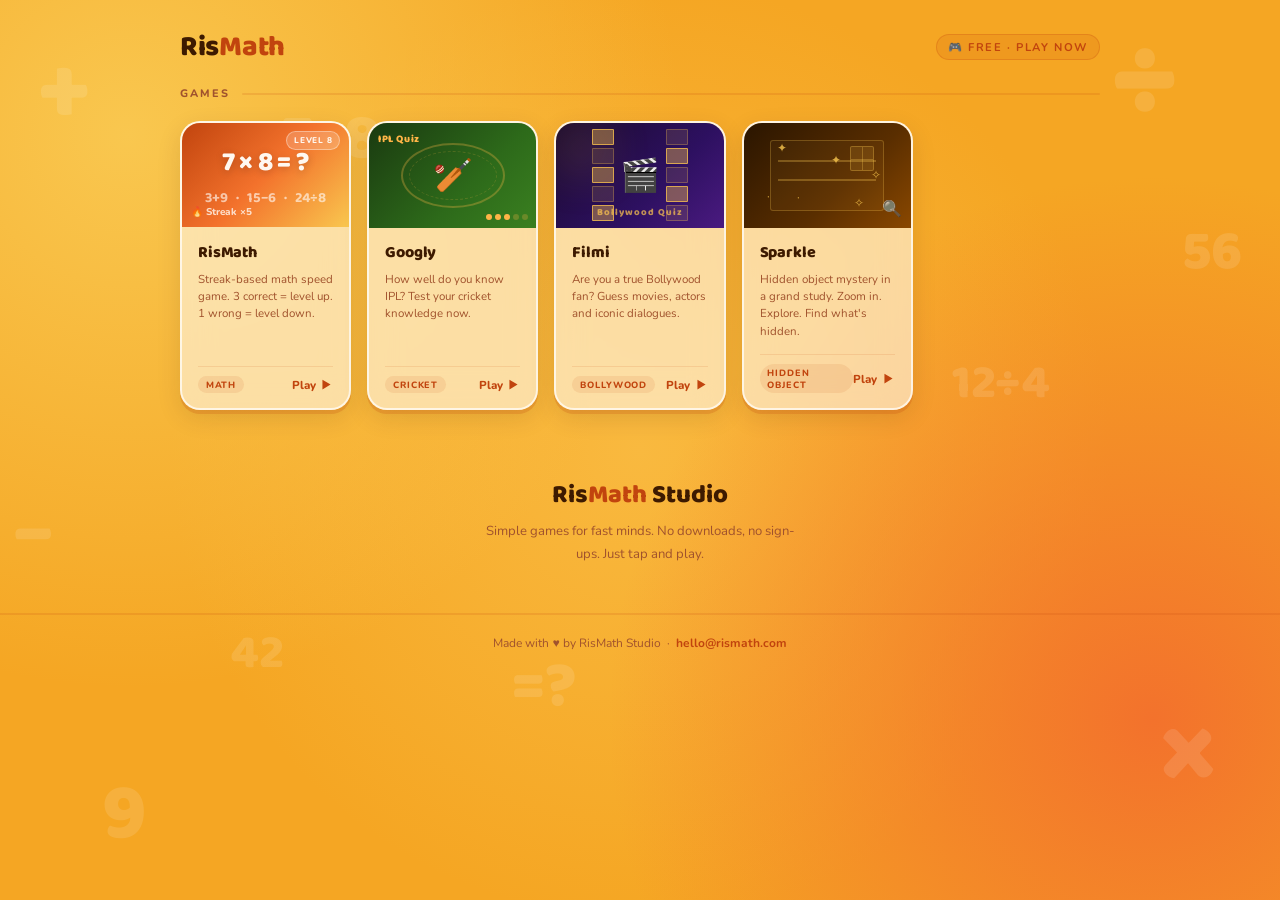
==== index.html @ d3d06d18 "rismatch added" ====
<!DOCTYPE html>
<html lang="en">
<head>
<meta charset="UTF-8">
<meta name="viewport" content="width=device-width, initial-scale=1.0">
<title>RisMath — Tap. Play. Repeat.</title>
<meta name="description" content="Simple, addictive games you can play in 60 seconds. Built for fast minds.">
<link rel="preconnect" href="https://fonts.googleapis.com">
<link href="https://fonts.googleapis.com/css2?family=Baloo+2:wght@700;800&family=Nunito:wght@400;600;700;800&display=swap" rel="stylesheet">
<style>
:root{
  --orange:#F5A623;
  --orange2:#F3722C;
  --red:#C1440E;
  --red2:#A33A0C;
  --cream:#FFF8F0;
  --dark:#3D1A00;
  --muted:#A0522D;
  --text:#3D1A00;
}

*{box-sizing:border-box;margin:0;padding:0;}

body{
  background:#F5A623;
  background-image:
    radial-gradient(circle at 10% 15%, #F9C74F 0%, transparent 40%),
    radial-gradient(circle at 90% 80%, #F3722C 0%, transparent 40%),
    radial-gradient(circle at 50% 50%, #F9B93F 0%, transparent 60%);
  font-family:'Nunito',sans-serif;
  min-height:100vh;
  overflow-x:hidden;
}

/* Floating math symbols in background */
.bg-symbols{
  position:fixed;inset:0;pointer-events:none;z-index:0;overflow:hidden;
}
.sym{
  position:absolute;font-family:'Baloo 2',cursive;font-weight:800;
  color:rgba(255,255,255,0.12);line-height:1;user-select:none;
}

.wrap{position:relative;z-index:1;max-width:960px;margin:0 auto;padding:0 1.25rem;}

/* Header */
header{
  padding:1.5rem 0 1rem;
  display:flex;align-items:center;justify-content:space-between;
}
.logo{
  font-family:'Baloo 2',cursive;font-size:1.8rem;font-weight:800;
  color:var(--dark);letter-spacing:-.01em;
}
.logo span{color:var(--red);}
.tagline{
  font-size:.7rem;font-weight:700;letter-spacing:.14em;text-transform:uppercase;
  color:var(--red);background:rgba(193,68,14,.12);border:1.5px solid rgba(193,68,14,.25);
  padding:.28rem .7rem;border-radius:2rem;
}

/* Section label */
.slabel{
  font-size:.68rem;font-weight:800;letter-spacing:.18em;text-transform:uppercase;
  color:var(--muted);display:flex;align-items:center;gap:.75rem;margin-bottom:1.25rem;
}
.slabel::after{content:'';flex:1;height:2px;background:rgba(193,68,14,.15);border-radius:1px;}

/* Grid */
.grid{
  display:grid;
  grid-template-columns:repeat(2,1fr);
  gap:1rem;
  margin-bottom:2.5rem;
}
@media(min-width:500px){.grid{grid-template-columns:repeat(3,1fr);}}
@media(min-width:780px){.grid{grid-template-columns:repeat(5,1fr);}}

/* Card */
.card{
  display:flex;flex-direction:column;text-decoration:none;
  background:rgba(255,248,235,0.6);
  backdrop-filter:blur(16px);
  border:2px solid rgba(255,255,255,0.7);
  border-radius:1.25rem;
  overflow:hidden;
  box-shadow:0 4px 0 rgba(193,68,14,.2), 0 8px 24px rgba(61,26,0,.12);
  transition:transform .18s ease,box-shadow .18s ease;
  animation:popIn .45s ease both;
}
.card:hover{
  transform:translateY(-5px) scale(1.02);
  box-shadow:0 8px 0 rgba(193,68,14,.25), 0 16px 40px rgba(61,26,0,.18);
}
.card:active{transform:translateY(-2px) scale(1.01);}

.card:nth-child(1){animation-delay:.05s;}
.card:nth-child(2){animation-delay:.12s;}
.card:nth-child(3){animation-delay:.19s;}
.card:nth-child(4){animation-delay:.26s;}
.card:nth-child(5){animation-delay:.33s;}

/* ── THUMBNAILS ── */
.thumb{width:100%;aspect-ratio:16/10;position:relative;overflow:hidden;flex-shrink:0;}

/* RisMath thumbnail — warm orange with floating equations */
.thumb-rismath{
  background:linear-gradient(135deg,#C1440E 0%,#F3722C 50%,#F9C74F 100%);
}
.thumb-rismath .eq{
  position:absolute;inset:0;display:flex;align-items:center;justify-content:center;
  flex-direction:column;gap:.15rem;
}
.thumb-rismath .eq-main{
  font-family:'Baloo 2',cursive;font-weight:800;font-size:clamp(1.1rem,4vw,1.7rem);
  color:#FFF8F0;text-shadow:0 2px 8px rgba(0,0,0,.2);letter-spacing:-.01em;
}
.thumb-rismath .eq-sub{
  font-family:'Baloo 2',cursive;font-weight:700;font-size:clamp(.6rem,2vw,.9rem);
  color:rgba(255,248,240,.65);display:flex;gap:.5rem;
}
.thumb-rismath .lvl{
  position:absolute;top:.5rem;right:.55rem;
  background:rgba(255,248,240,.2);border:1.5px solid rgba(255,248,240,.4);
  color:#FFF8F0;font-size:.52rem;font-weight:800;letter-spacing:.1em;text-transform:uppercase;
  padding:.18rem .42rem;border-radius:2rem;font-family:'Nunito',sans-serif;
}
.thumb-rismath .streak{
  position:absolute;bottom:.5rem;left:.55rem;
  font-size:.62rem;font-weight:800;color:rgba(255,248,240,.8);font-family:'Nunito',sans-serif;
}

/* Googly thumbnail — green cricket field */
.thumb-googly{
  background:linear-gradient(135deg,#1a3a10 0%,#2d6a1a 60%,#3a8020 100%);
}
.thumb-googly .pitch{
  position:absolute;inset:0;display:flex;align-items:center;justify-content:center;
}
.thumb-googly .oval{
  width:62%;aspect-ratio:16/10;border-radius:50%;
  border:2px solid rgba(255,181,71,.3);
  display:flex;align-items:center;justify-content:center;
  position:relative;
}
.thumb-googly .oval::before{
  content:'';position:absolute;inset:6px;border-radius:50%;
  border:1px dashed rgba(255,181,71,.18);
}
.thumb-googly .cricket-icon{font-size:clamp(1.3rem,4vw,2rem);}
.thumb-googly .ipl{
  position:absolute;top:.5rem;left:.55rem;
  font-family:'Baloo 2',cursive;font-size:.65rem;font-weight:800;
  color:#FFB547;letter-spacing:.06em;
}
.thumb-googly .score-dots{
  position:absolute;bottom:.5rem;right:.55rem;
  display:flex;gap:3px;
}
.thumb-googly .dot{
  width:6px;height:6px;border-radius:50%;background:#FFB547;
}
.thumb-googly .dot.off{opacity:.25;}

/* Filmi thumbnail — deep purple cinema */
.thumb-filmi{
  background:linear-gradient(135deg,#1a0a2e 0%,#2d1060 60%,#4a1a80 100%);
}
.thumb-filmi .cinema{
  position:absolute;inset:0;display:flex;align-items:center;justify-content:center;gap:.4rem;
}
.thumb-filmi .strip{display:flex;flex-direction:column;gap:3px;}
.thumb-filmi .fr{
  width:clamp(14px,3.5vw,22px);height:clamp(10px,2.5vw,16px);
  background:rgba(255,200,80,.12);border:1px solid rgba(255,200,80,.28);border-radius:1px;
}
.thumb-filmi .fr.on{background:rgba(255,200,80,.38);border-color:rgba(255,200,80,.7);}
.thumb-filmi .clap{font-size:clamp(1.3rem,4vw,2rem);}
.thumb-filmi .glow-fx{
  position:absolute;width:50px;height:50px;background:#FFB547;
  border-radius:50%;filter:blur(25px);opacity:.2;
}
.thumb-filmi .bollywood{
  position:absolute;bottom:.5rem;left:50%;transform:translateX(-50%);
  font-family:'Baloo 2',cursive;font-size:.6rem;font-weight:800;
  color:rgba(255,200,80,.7);letter-spacing:.1em;white-space:nowrap;
}

/* Sparkle thumbnail — warm amber mystery */
.thumb-sparkle{
  background:linear-gradient(135deg,#2a1500 0%,#5a2e00 60%,#8a4800 100%);
}
.thumb-sparkle .study{
  position:absolute;inset:0;display:flex;align-items:center;justify-content:center;
}
.thumb-sparkle .room{
  width:68%;height:68%;border:1.5px solid rgba(249,199,79,.25);border-radius:3px;
  position:relative;background:rgba(249,199,79,.05);
}
.thumb-sparkle .shelf-line{
  position:absolute;left:6%;right:6%;height:1.5px;background:rgba(249,199,79,.3);
}
.thumb-sparkle .window{
  position:absolute;top:8%;right:8%;width:22%;aspect-ratio:1;
  background:rgba(249,199,79,.12);border:1.5px solid rgba(249,199,79,.3);border-radius:2px;
}
.thumb-sparkle .window::after{
  content:'';position:absolute;top:50%;left:0;right:0;height:1px;background:rgba(249,199,79,.3);
}
.thumb-sparkle .window::before{
  content:'';position:absolute;left:50%;top:0;bottom:0;width:1px;background:rgba(249,199,79,.3);
}
.thumb-sparkle .sparks{position:absolute;inset:0;pointer-events:none;}
.thumb-sparkle .sp{position:absolute;color:#F9C74F;font-size:.75rem;opacity:.8;}
.thumb-sparkle .magnify{
  position:absolute;bottom:.5rem;right:.55rem;font-size:1rem;opacity:.7;
}

/* Card body */
.cbody{padding:.8rem 1rem .9rem;flex:1;display:flex;flex-direction:column;gap:.35rem;}

.cname{
  font-family:'Baloo 2',cursive;font-size:1rem;font-weight:800;
  color:var(--dark);letter-spacing:-.01em;
}
.cdesc{font-size:.72rem;color:var(--muted);line-height:1.5;flex:1;}

.cfoot{
  display:flex;align-items:center;justify-content:space-between;
  margin-top:.55rem;padding-top:.55rem;
  border-top:1.5px solid rgba(193,68,14,.12);
}
.ctag{
  font-size:.57rem;font-weight:800;letter-spacing:.1em;text-transform:uppercase;
  color:var(--red);background:rgba(193,68,14,.1);
  padding:.16rem .48rem;border-radius:2rem;
}
.cplay{
  font-size:.72rem;font-weight:800;color:var(--red);
  display:flex;align-items:center;gap:.28rem;
  transition:gap .15s ease;
}
.card:hover .cplay{gap:.45rem;}
.cplay svg{width:13px;height:13px;fill:var(--red);}

/* Studio blurb */
.studio{
  text-align:center;padding:1.5rem 0 3rem;
  animation:fadeUp .5s .4s ease both;opacity:0;
}
.studio-name{
  font-family:'Baloo 2',cursive;font-size:1.6rem;font-weight:800;
  color:var(--dark);margin-bottom:.35rem;
}
.studio-name span{color:var(--red);}
.studio-sub{font-size:.82rem;color:var(--muted);max-width:320px;margin:0 auto;line-height:1.7;}

/* RisMatch thumbnail */
.thumb-rismatch{
  background:linear-gradient(135deg,#0d0b1a 0%,#1a1535 60%,#2a2050 100%);
}
.thumb-rismatch .board{
  position:absolute;inset:0;display:flex;align-items:center;justify-content:center;flex-direction:column;gap:.35rem;
}
.thumb-rismatch .target-num{
  font-family:'Baloo 2',cursive;font-weight:800;font-size:clamp(1.8rem,6vw,3rem);
  color:#F5A623;text-shadow:0 0 20px rgba(245,166,35,.4);line-height:1;
}
.thumb-rismatch .target-label{
  font-size:.52rem;font-weight:700;letter-spacing:.12em;text-transform:uppercase;
  color:rgba(245,166,35,.5);font-family:'Nunito',sans-serif;
}
.thumb-rismatch .tiles-row{
  display:flex;gap:.25rem;margin-top:.2rem;
}
.thumb-rismatch .tile{
  width:clamp(18px,4vw,26px);height:clamp(18px,4vw,26px);border-radius:5px;
  background:rgba(245,166,35,.1);border:1px solid rgba(245,166,35,.25);
  display:flex;align-items:center;justify-content:center;
  font-family:'Baloo 2',cursive;font-size:clamp(.5rem,1.5vw,.75rem);font-weight:800;color:#F5A623;
}
.thumb-rismatch .tile.hi{background:rgba(245,166,35,.3);border-color:rgba(245,166,35,.6);}

/* Footer */
footer{
  border-top:2px solid rgba(193,68,14,.15);padding:1.25rem 0;
  text-align:center;color:var(--muted);font-size:.75rem;
  position:relative;z-index:1;
}
footer a{color:var(--red);text-decoration:none;font-weight:700;}

@keyframes popIn{
  0%{opacity:0;transform:scale(0.92) translateY(16px);}
  70%{transform:scale(1.02) translateY(-2px);}
  100%{opacity:1;transform:scale(1) translateY(0);}
}
@keyframes fadeUp{
  from{opacity:0;transform:translateY(20px);}
  to{opacity:1;transform:translateY(0);}
}
</style>
</head>
<body>

<!-- Floating background math symbols -->
<div class="bg-symbols">
  <span class="sym" style="font-size:6rem;top:5%;left:3%">+</span>
  <span class="sym" style="font-size:4rem;top:12%;left:22%">7×8</span>
  <span class="sym" style="font-size:8rem;top:2%;right:8%">÷</span>
  <span class="sym" style="font-size:3.5rem;top:25%;right:3%">56</span>
  <span class="sym" style="font-size:5rem;top:55%;left:1%">−</span>
  <span class="sym" style="font-size:3rem;top:70%;left:18%">42</span>
  <span class="sym" style="font-size:7rem;bottom:10%;right:5%">×</span>
  <span class="sym" style="font-size:4rem;bottom:20%;left:40%">=?</span>
  <span class="sym" style="font-size:3rem;top:40%;right:18%">12÷4</span>
  <span class="sym" style="font-size:5rem;bottom:5%;left:8%">9</span>
</div>

<div class="wrap">

  <header>
    <div class="logo">Ris<span>Math</span></div>
    <div class="tagline">🎮 Free · Play Now</div>
  </header>

  <div class="slabel">Games</div>

  <div class="grid">

    <!-- RisMath -->
    <a href="/rismath" class="card">
      <div class="thumb thumb-rismath">
        <div class="eq">
          <div class="eq-main">7 × 8 = ?</div>
          <div class="eq-sub">
            <span>3+9</span><span>·</span><span>15−6</span><span>·</span><span>24÷8</span>
          </div>
        </div>
        <div class="lvl">Level 8</div>
        <div class="streak">🔥 Streak ×5</div>
      </div>
      <div class="cbody">
        <div class="cname">RisMath</div>
        <div class="cdesc">Streak-based math speed game. 3 correct = level up. 1 wrong = level down.</div>
        <div class="cfoot">
          <span class="ctag">Math</span>
          <span class="cplay">Play <svg viewBox="0 0 16 16"><path d="M3 2l10 6-10 6V2z"/></svg></span>
        </div>
      </div>
    </a>

    <!-- Googly -->
    <a href="/googly" class="card">
      <div class="thumb thumb-googly">
        <div class="pitch">
          <div class="oval">
            <span class="cricket-icon">🏏</span>
          </div>
        </div>
        <div class="ipl">IPL Quiz</div>
        <div class="score-dots">
          <div class="dot"></div><div class="dot"></div><div class="dot"></div>
          <div class="dot off"></div><div class="dot off"></div>
        </div>
      </div>
      <div class="cbody">
        <div class="cname">Googly</div>
        <div class="cdesc">How well do you know IPL? Test your cricket knowledge now.</div>
        <div class="cfoot">
          <span class="ctag">Cricket</span>
          <span class="cplay">Play <svg viewBox="0 0 16 16"><path d="M3 2l10 6-10 6V2z"/></svg></span>
        </div>
      </div>
    </a>

    <!-- Filmi -->
    <a href="/filmi" class="card">
      <div class="thumb thumb-filmi">
        <div class="cinema">
          <div class="strip">
            <div class="fr on"></div><div class="fr"></div>
            <div class="fr on"></div><div class="fr"></div><div class="fr on"></div>
          </div>
          <span class="clap">🎬</span>
          <div class="strip">
            <div class="fr"></div><div class="fr on"></div>
            <div class="fr"></div><div class="fr on"></div><div class="fr"></div>
          </div>
        </div>
        <div class="glow-fx"></div>
        <div class="bollywood">Bollywood Quiz</div>
      </div>
      <div class="cbody">
        <div class="cname">Filmi</div>
        <div class="cdesc">Are you a true Bollywood fan? Guess movies, actors and iconic dialogues.</div>
        <div class="cfoot">
          <span class="ctag">Bollywood</span>
          <span class="cplay">Play <svg viewBox="0 0 16 16"><path d="M3 2l10 6-10 6V2z"/></svg></span>
        </div>
      </div>
    </a>

    <!-- Sparkle -->
    <a href="/sparkle" class="card">
      <div class="thumb thumb-sparkle">
        <div class="study">
          <div class="room">
            <div class="shelf-line" style="top:28%"></div>
            <div class="shelf-line" style="top:56%"></div>
            <div class="window"></div>
          </div>
          <div class="sparks">
            <span class="sp" style="top:16%;left:20%">✦</span>
            <span class="sp" style="top:42%;right:18%">✧</span>
            <span class="sp" style="bottom:22%;left:32%">·</span>
            <span class="sp" style="top:28%;left:52%">✦</span>
            <span class="sp" style="bottom:16%;right:28%">✧</span>
            <span class="sp" style="top:62%;left:14%">·</span>
          </div>
        </div>
        <span class="magnify">🔍</span>
      </div>
      <div class="cbody">
        <div class="cname">Sparkle</div>
        <div class="cdesc">Hidden object mystery in a grand study. Zoom in. Explore. Find what's hidden.</div>
        <div class="cfoot">
          <span class="ctag">Hidden Object</span>
          <span class="cplay">Play <svg viewBox="0 0 16 16"><path d="M3 2l10 6-10 6V2z"/></svg></span>
        </div>
      </div>
    </a>

  </div>

  <div class="studio">
    <div class="studio-name">Ris<span>Math</span> Studio</div>
    <div class="studio-sub">Simple games for fast minds. No downloads, no sign-ups. Just tap and play.</div>
  </div>

</div>

<footer>
  <div class="wrap">
    Made with ♥ by RisMath Studio &nbsp;·&nbsp; <a href="mailto:hello@rismath.com">hello@rismath.com</a>
  </div>
</footer>

</body>
</html>
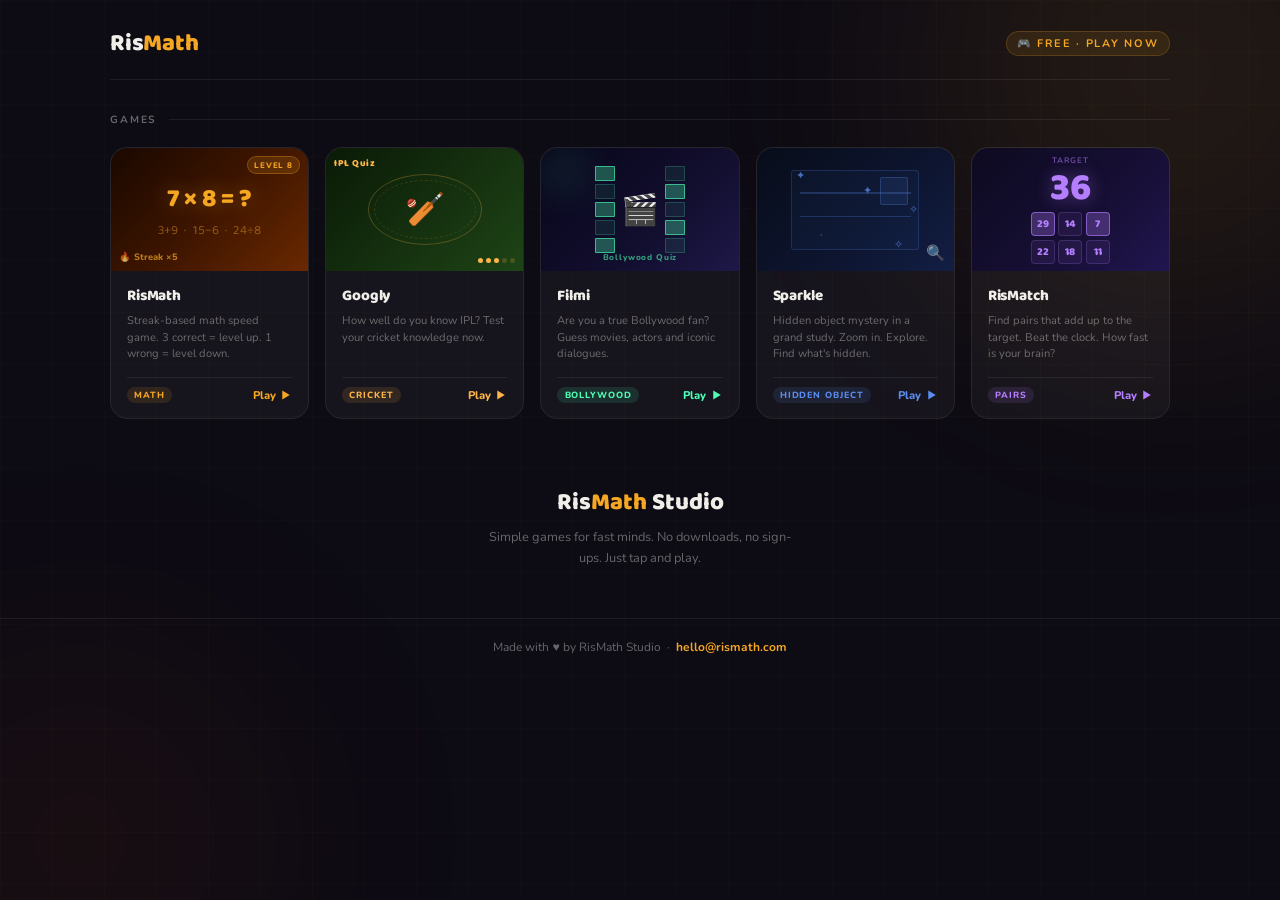
==== commit 5436db81: "included rismatch" ====
--- a/index.html
+++ b/index.html
@@ -4,317 +4,142 @@
 <meta charset="UTF-8">
 <meta name="viewport" content="width=device-width, initial-scale=1.0">
 <title>RisMath — Tap. Play. Repeat.</title>
-<meta name="description" content="Simple, addictive games you can play in 60 seconds. Built for fast minds.">
+<meta name="description" content="Simple, addictive games you can play in 60 seconds.">
 <link rel="preconnect" href="https://fonts.googleapis.com">
 <link href="https://fonts.googleapis.com/css2?family=Baloo+2:wght@700;800&family=Nunito:wght@400;600;700;800&display=swap" rel="stylesheet">
 <style>
 :root{
-  --orange:#F5A623;
-  --orange2:#F3722C;
-  --red:#C1440E;
-  --red2:#A33A0C;
-  --cream:#FFF8F0;
-  --dark:#3D1A00;
-  --muted:#A0522D;
-  --text:#3D1A00;
+  --bg:#0D0B14;--surface:rgba(255,255,255,0.04);--text:#F0EEE8;
+  --muted:rgba(240,238,232,0.4);--border:rgba(255,255,255,0.07);
+  --amber:#F5A623;--red:#C1440E;
 }
-
 *{box-sizing:border-box;margin:0;padding:0;}
-
-body{
-  background:#F5A623;
-  background-image:
-    radial-gradient(circle at 10% 15%, #F9C74F 0%, transparent 40%),
-    radial-gradient(circle at 90% 80%, #F3722C 0%, transparent 40%),
-    radial-gradient(circle at 50% 50%, #F9B93F 0%, transparent 60%);
-  font-family:'Nunito',sans-serif;
-  min-height:100vh;
-  overflow-x:hidden;
-}
-
-/* Floating math symbols in background */
-.bg-symbols{
-  position:fixed;inset:0;pointer-events:none;z-index:0;overflow:hidden;
-}
-.sym{
-  position:absolute;font-family:'Baloo 2',cursive;font-weight:800;
-  color:rgba(255,255,255,0.12);line-height:1;user-select:none;
-}
-
-.wrap{position:relative;z-index:1;max-width:960px;margin:0 auto;padding:0 1.25rem;}
+html,body{height:100%;}
+body{background:var(--bg);color:var(--text);font-family:'Nunito',sans-serif;min-height:100vh;overflow-x:hidden;}
+
+/* Grid bg */
+body::before{content:'';position:fixed;inset:0;
+  background-image:linear-gradient(rgba(245,166,35,0.025) 1px,transparent 1px),
+  linear-gradient(90deg,rgba(245,166,35,0.025) 1px,transparent 1px);
+  background-size:52px 52px;pointer-events:none;z-index:0;}
+
+/* Blobs */
+.b{position:fixed;border-radius:50%;filter:blur(130px);pointer-events:none;z-index:0;}
+.b1{width:500px;height:500px;background:#F5A623;top:-180px;right:-140px;opacity:.1;}
+.b2{width:400px;height:400px;background:#C1440E;bottom:-140px;left:-120px;opacity:.08;}
+
+.wrap{position:relative;z-index:1;max-width:1100px;margin:0 auto;padding:0 1.25rem;}
 
 /* Header */
-header{
-  padding:1.5rem 0 1rem;
-  display:flex;align-items:center;justify-content:space-between;
-}
-.logo{
-  font-family:'Baloo 2',cursive;font-size:1.8rem;font-weight:800;
-  color:var(--dark);letter-spacing:-.01em;
-}
-.logo span{color:var(--red);}
-.tagline{
-  font-size:.7rem;font-weight:700;letter-spacing:.14em;text-transform:uppercase;
-  color:var(--red);background:rgba(193,68,14,.12);border:1.5px solid rgba(193,68,14,.25);
-  padding:.28rem .7rem;border-radius:2rem;
-}
+header{padding:1.5rem 0 1rem;display:flex;align-items:center;justify-content:space-between;
+  border-bottom:1px solid var(--border);margin-bottom:2rem;}
+.logo{font-family:'Baloo 2',cursive;font-size:1.5rem;font-weight:800;letter-spacing:-.01em;color:var(--text);}
+.logo span{color:var(--amber);}
+.tagline{font-size:.68rem;font-weight:700;letter-spacing:.16em;text-transform:uppercase;
+  color:var(--amber);background:rgba(245,166,35,.1);border:1px solid rgba(245,166,35,.2);
+  padding:.26rem .65rem;border-radius:2rem;}
 
 /* Section label */
-.slabel{
-  font-size:.68rem;font-weight:800;letter-spacing:.18em;text-transform:uppercase;
-  color:var(--muted);display:flex;align-items:center;gap:.75rem;margin-bottom:1.25rem;
-}
-.slabel::after{content:'';flex:1;height:2px;background:rgba(193,68,14,.15);border-radius:1px;}
-
-/* Grid */
-.grid{
-  display:grid;
-  grid-template-columns:repeat(2,1fr);
-  gap:1rem;
-  margin-bottom:2.5rem;
-}
-@media(min-width:500px){.grid{grid-template-columns:repeat(3,1fr);}}
-@media(min-width:780px){.grid{grid-template-columns:repeat(5,1fr);}}
+.slabel{font-size:.65rem;font-weight:700;letter-spacing:.18em;text-transform:uppercase;
+  color:var(--muted);display:flex;align-items:center;gap:.75rem;margin-bottom:1.25rem;}
+.slabel::after{content:'';flex:1;height:1px;background:var(--border);}
+
+/* Grid — 2 col mobile, 3 col tablet, 5 col desktop */
+.grid{display:grid;grid-template-columns:repeat(2,1fr);gap:1rem;margin-bottom:3rem;}
+@media(min-width:540px){.grid{grid-template-columns:repeat(3,1fr);}}
+@media(min-width:860px){.grid{grid-template-columns:repeat(5,1fr);}}
 
 /* Card */
-.card{
-  display:flex;flex-direction:column;text-decoration:none;
-  background:rgba(255,248,235,0.6);
-  backdrop-filter:blur(16px);
-  border:2px solid rgba(255,255,255,0.7);
-  border-radius:1.25rem;
-  overflow:hidden;
-  box-shadow:0 4px 0 rgba(193,68,14,.2), 0 8px 24px rgba(61,26,0,.12);
-  transition:transform .18s ease,box-shadow .18s ease;
-  animation:popIn .45s ease both;
-}
-.card:hover{
-  transform:translateY(-5px) scale(1.02);
-  box-shadow:0 8px 0 rgba(193,68,14,.25), 0 16px 40px rgba(61,26,0,.18);
-}
-.card:active{transform:translateY(-2px) scale(1.01);}
-
-.card:nth-child(1){animation-delay:.05s;}
-.card:nth-child(2){animation-delay:.12s;}
-.card:nth-child(3){animation-delay:.19s;}
-.card:nth-child(4){animation-delay:.26s;}
-.card:nth-child(5){animation-delay:.33s;}
-
-/* ── THUMBNAILS ── */
+.card{display:flex;flex-direction:column;text-decoration:none;color:var(--text);
+  background:var(--surface);border:1px solid var(--border);border-radius:1.1rem;
+  overflow:hidden;transition:transform .2s ease,box-shadow .2s ease,border-color .2s ease;
+  animation:fadeUp .45s ease both;}
+.card:hover{transform:translateY(-5px);border-color:var(--c);
+  box-shadow:0 20px 50px rgba(0,0,0,.5),0 0 0 1px var(--c);}
+.card:nth-child(1){animation-delay:.05s;--c:#F5A623;}
+.card:nth-child(2){animation-delay:.11s;--c:#FFB547;}
+.card:nth-child(3){animation-delay:.17s;--c:#4DFFB4;}
+.card:nth-child(4){animation-delay:.23s;--c:#5B8DEF;}
+.card:nth-child(5){animation-delay:.29s;--c:#B47EFF;}
+
+/* Thumbnails */
 .thumb{width:100%;aspect-ratio:16/10;position:relative;overflow:hidden;flex-shrink:0;}
 
-/* RisMath thumbnail — warm orange with floating equations */
-.thumb-rismath{
-  background:linear-gradient(135deg,#C1440E 0%,#F3722C 50%,#F9C74F 100%);
-}
-.thumb-rismath .eq{
-  position:absolute;inset:0;display:flex;align-items:center;justify-content:center;
-  flex-direction:column;gap:.15rem;
-}
-.thumb-rismath .eq-main{
-  font-family:'Baloo 2',cursive;font-weight:800;font-size:clamp(1.1rem,4vw,1.7rem);
-  color:#FFF8F0;text-shadow:0 2px 8px rgba(0,0,0,.2);letter-spacing:-.01em;
-}
-.thumb-rismath .eq-sub{
-  font-family:'Baloo 2',cursive;font-weight:700;font-size:clamp(.6rem,2vw,.9rem);
-  color:rgba(255,248,240,.65);display:flex;gap:.5rem;
-}
-.thumb-rismath .lvl{
-  position:absolute;top:.5rem;right:.55rem;
-  background:rgba(255,248,240,.2);border:1.5px solid rgba(255,248,240,.4);
-  color:#FFF8F0;font-size:.52rem;font-weight:800;letter-spacing:.1em;text-transform:uppercase;
-  padding:.18rem .42rem;border-radius:2rem;font-family:'Nunito',sans-serif;
-}
-.thumb-rismath .streak{
-  position:absolute;bottom:.5rem;left:.55rem;
-  font-size:.62rem;font-weight:800;color:rgba(255,248,240,.8);font-family:'Nunito',sans-serif;
-}
-
-/* Googly thumbnail — green cricket field */
-.thumb-googly{
-  background:linear-gradient(135deg,#1a3a10 0%,#2d6a1a 60%,#3a8020 100%);
-}
-.thumb-googly .pitch{
-  position:absolute;inset:0;display:flex;align-items:center;justify-content:center;
-}
-.thumb-googly .oval{
-  width:62%;aspect-ratio:16/10;border-radius:50%;
-  border:2px solid rgba(255,181,71,.3);
-  display:flex;align-items:center;justify-content:center;
-  position:relative;
-}
-.thumb-googly .oval::before{
-  content:'';position:absolute;inset:6px;border-radius:50%;
-  border:1px dashed rgba(255,181,71,.18);
-}
-.thumb-googly .cricket-icon{font-size:clamp(1.3rem,4vw,2rem);}
-.thumb-googly .ipl{
-  position:absolute;top:.5rem;left:.55rem;
-  font-family:'Baloo 2',cursive;font-size:.65rem;font-weight:800;
-  color:#FFB547;letter-spacing:.06em;
-}
-.thumb-googly .score-dots{
-  position:absolute;bottom:.5rem;right:.55rem;
-  display:flex;gap:3px;
-}
-.thumb-googly .dot{
-  width:6px;height:6px;border-radius:50%;background:#FFB547;
-}
-.thumb-googly .dot.off{opacity:.25;}
-
-/* Filmi thumbnail — deep purple cinema */
-.thumb-filmi{
-  background:linear-gradient(135deg,#1a0a2e 0%,#2d1060 60%,#4a1a80 100%);
-}
-.thumb-filmi .cinema{
-  position:absolute;inset:0;display:flex;align-items:center;justify-content:center;gap:.4rem;
-}
+/* RisMath */
+.thumb-rismath{background:linear-gradient(135deg,#1a0800 0%,#3d1500 50%,#6a2800 100%);}
+.thumb-rismath .eq{position:absolute;inset:0;display:flex;align-items:center;justify-content:center;flex-direction:column;gap:.1rem;}
+.thumb-rismath .eq-main{font-family:'Baloo 2',cursive;font-weight:800;font-size:clamp(1rem,4vw,1.6rem);color:#F5A623;text-shadow:0 0 20px rgba(245,166,35,.4);}
+.thumb-rismath .eq-sub{font-family:'Baloo 2',cursive;font-size:clamp(.55rem,1.8vw,.8rem);color:rgba(245,166,35,.45);display:flex;gap:.4rem;}
+.thumb-rismath .lvl{position:absolute;top:.5rem;right:.5rem;background:rgba(245,166,35,.15);border:1px solid rgba(245,166,35,.3);color:#F5A623;font-size:.5rem;font-weight:800;letter-spacing:.1em;text-transform:uppercase;padding:.16rem .4rem;border-radius:2rem;}
+.thumb-rismath .streak{position:absolute;bottom:.5rem;left:.5rem;font-size:.58rem;font-weight:800;color:rgba(245,166,35,.7);}
+
+/* Googly */
+.thumb-googly{background:linear-gradient(135deg,#0a1a06 0%,#163310 60%,#1e4416 100%);}
+.thumb-googly .pitch{position:absolute;inset:0;display:flex;align-items:center;justify-content:center;}
+.thumb-googly .oval{width:58%;aspect-ratio:16/10;border-radius:50%;border:1.5px solid rgba(255,181,71,.25);display:flex;align-items:center;justify-content:center;position:relative;}
+.thumb-googly .oval::before{content:'';position:absolute;inset:5px;border-radius:50%;border:1px dashed rgba(255,181,71,.15);}
+.thumb-googly .icon{font-size:clamp(1.2rem,4vw,2rem);}
+.thumb-googly .ipl{position:absolute;top:.5rem;left:.5rem;font-family:'Baloo 2',cursive;font-size:.6rem;font-weight:800;color:#FFB547;letter-spacing:.05em;}
+.thumb-googly .dots{position:absolute;bottom:.5rem;right:.5rem;display:flex;gap:3px;}
+.thumb-googly .dot{width:5px;height:5px;border-radius:50%;background:#FFB547;}
+.thumb-googly .dot.off{opacity:.2;}
+
+/* Filmi */
+.thumb-filmi{background:linear-gradient(135deg,#08061a 0%,#120e2e 60%,#1e1848 100%);}
+.thumb-filmi .cinema{position:absolute;inset:0;display:flex;align-items:center;justify-content:center;gap:.35rem;}
 .thumb-filmi .strip{display:flex;flex-direction:column;gap:3px;}
-.thumb-filmi .fr{
-  width:clamp(14px,3.5vw,22px);height:clamp(10px,2.5vw,16px);
-  background:rgba(255,200,80,.12);border:1px solid rgba(255,200,80,.28);border-radius:1px;
-}
-.thumb-filmi .fr.on{background:rgba(255,200,80,.38);border-color:rgba(255,200,80,.7);}
-.thumb-filmi .clap{font-size:clamp(1.3rem,4vw,2rem);}
-.thumb-filmi .glow-fx{
-  position:absolute;width:50px;height:50px;background:#FFB547;
-  border-radius:50%;filter:blur(25px);opacity:.2;
-}
-.thumb-filmi .bollywood{
-  position:absolute;bottom:.5rem;left:50%;transform:translateX(-50%);
-  font-family:'Baloo 2',cursive;font-size:.6rem;font-weight:800;
-  color:rgba(255,200,80,.7);letter-spacing:.1em;white-space:nowrap;
-}
-
-/* Sparkle thumbnail — warm amber mystery */
-.thumb-sparkle{
-  background:linear-gradient(135deg,#2a1500 0%,#5a2e00 60%,#8a4800 100%);
-}
-.thumb-sparkle .study{
-  position:absolute;inset:0;display:flex;align-items:center;justify-content:center;
-}
-.thumb-sparkle .room{
-  width:68%;height:68%;border:1.5px solid rgba(249,199,79,.25);border-radius:3px;
-  position:relative;background:rgba(249,199,79,.05);
-}
-.thumb-sparkle .shelf-line{
-  position:absolute;left:6%;right:6%;height:1.5px;background:rgba(249,199,79,.3);
-}
-.thumb-sparkle .window{
-  position:absolute;top:8%;right:8%;width:22%;aspect-ratio:1;
-  background:rgba(249,199,79,.12);border:1.5px solid rgba(249,199,79,.3);border-radius:2px;
-}
-.thumb-sparkle .window::after{
-  content:'';position:absolute;top:50%;left:0;right:0;height:1px;background:rgba(249,199,79,.3);
-}
-.thumb-sparkle .window::before{
-  content:'';position:absolute;left:50%;top:0;bottom:0;width:1px;background:rgba(249,199,79,.3);
-}
-.thumb-sparkle .sparks{position:absolute;inset:0;pointer-events:none;}
-.thumb-sparkle .sp{position:absolute;color:#F9C74F;font-size:.75rem;opacity:.8;}
-.thumb-sparkle .magnify{
-  position:absolute;bottom:.5rem;right:.55rem;font-size:1rem;opacity:.7;
-}
+.thumb-filmi .fr{width:clamp(12px,3vw,20px);height:clamp(9px,2.2vw,15px);background:rgba(77,255,180,.08);border:1px solid rgba(77,255,180,.2);border-radius:1px;}
+.thumb-filmi .fr.on{background:rgba(77,255,180,.3);border-color:rgba(77,255,180,.6);}
+.thumb-filmi .clap{font-size:clamp(1.2rem,4vw,1.9rem);}
+.thumb-filmi .glow{position:absolute;width:44px;height:44px;background:#4DFFB4;border-radius:50%;filter:blur(22px);opacity:.15;}
+.thumb-filmi .label{position:absolute;bottom:.5rem;left:50%;transform:translateX(-50%);font-size:.52rem;font-weight:800;color:rgba(77,255,180,.6);letter-spacing:.1em;white-space:nowrap;}
+
+/* Sparkle */
+.thumb-sparkle{background:linear-gradient(135deg,#080d1a 0%,#0d1530 60%,#121e44 100%);}
+.thumb-sparkle .scene{position:absolute;inset:0;display:flex;align-items:center;justify-content:center;}
+.thumb-sparkle .room{width:65%;height:65%;border:1.5px solid rgba(91,141,239,.2);border-radius:3px;position:relative;background:rgba(91,141,239,.04);}
+.thumb-sparkle .shelf{position:absolute;left:6%;right:6%;height:1.5px;background:rgba(91,141,239,.25);}
+.thumb-sparkle .win{position:absolute;top:8%;right:8%;width:22%;aspect-ratio:1;background:rgba(91,141,239,.1);border:1px solid rgba(91,141,239,.25);border-radius:2px;}
+.thumb-sparkle .sparks{position:absolute;inset:0;}
+.thumb-sparkle .sp{position:absolute;color:#5B8DEF;font-size:.7rem;opacity:.75;}
+.thumb-sparkle .mag{position:absolute;bottom:.5rem;right:.55rem;font-size:.95rem;opacity:.65;}
+
+/* RisMatch */
+.thumb-rismatch{background:linear-gradient(135deg,#0d0a20 0%,#170f35 60%,#211550 100%);}
+.thumb-rismatch .board{position:absolute;inset:0;display:flex;align-items:center;justify-content:center;flex-direction:column;gap:.25rem;}
+.thumb-rismatch .target-label{font-size:.5rem;font-weight:700;letter-spacing:.12em;text-transform:uppercase;color:rgba(180,126,255,.55);}
+.thumb-rismatch .target-num{font-family:'Baloo 2',cursive;font-weight:800;font-size:clamp(1.4rem,5vw,2.4rem);color:#B47EFF;text-shadow:0 0 18px rgba(180,126,255,.4);line-height:1;}
+.thumb-rismatch .tiles-row{display:flex;gap:.22rem;}
+.thumb-rismatch .tile{width:clamp(16px,3.5vw,24px);height:clamp(16px,3.5vw,24px);border-radius:4px;background:rgba(180,126,255,.08);border:1px solid rgba(180,126,255,.2);display:flex;align-items:center;justify-content:center;font-family:'Baloo 2',cursive;font-size:clamp(.45rem,1.4vw,.68rem);font-weight:800;color:#B47EFF;}
+.thumb-rismatch .tile.hi{background:rgba(180,126,255,.28);border-color:rgba(180,126,255,.6);}
 
 /* Card body */
-.cbody{padding:.8rem 1rem .9rem;flex:1;display:flex;flex-direction:column;gap:.35rem;}
-
-.cname{
-  font-family:'Baloo 2',cursive;font-size:1rem;font-weight:800;
-  color:var(--dark);letter-spacing:-.01em;
-}
-.cdesc{font-size:.72rem;color:var(--muted);line-height:1.5;flex:1;}
-
-.cfoot{
-  display:flex;align-items:center;justify-content:space-between;
-  margin-top:.55rem;padding-top:.55rem;
-  border-top:1.5px solid rgba(193,68,14,.12);
-}
-.ctag{
-  font-size:.57rem;font-weight:800;letter-spacing:.1em;text-transform:uppercase;
-  color:var(--red);background:rgba(193,68,14,.1);
-  padding:.16rem .48rem;border-radius:2rem;
-}
-.cplay{
-  font-size:.72rem;font-weight:800;color:var(--red);
-  display:flex;align-items:center;gap:.28rem;
-  transition:gap .15s ease;
-}
+.cbody{padding:.8rem 1rem .9rem;flex:1;display:flex;flex-direction:column;gap:.3rem;}
+.cname{font-family:'Baloo 2',cursive;font-size:.95rem;font-weight:800;letter-spacing:-.01em;}
+.cdesc{font-size:.7rem;color:var(--muted);line-height:1.5;flex:1;}
+.cfoot{display:flex;align-items:center;justify-content:space-between;margin-top:.55rem;padding-top:.55rem;border-top:1px solid var(--border);}
+.ctag{font-size:.56rem;font-weight:800;letter-spacing:.1em;text-transform:uppercase;color:var(--c);background:color-mix(in srgb,var(--c) 12%,transparent);padding:.15rem .45rem;border-radius:2rem;}
+.cplay{font-size:.7rem;font-weight:800;color:var(--c);display:flex;align-items:center;gap:.28rem;transition:gap .15s ease;}
 .card:hover .cplay{gap:.45rem;}
-.cplay svg{width:13px;height:13px;fill:var(--red);}
-
-/* Studio blurb */
-.studio{
-  text-align:center;padding:1.5rem 0 3rem;
-  animation:fadeUp .5s .4s ease both;opacity:0;
-}
-.studio-name{
-  font-family:'Baloo 2',cursive;font-size:1.6rem;font-weight:800;
-  color:var(--dark);margin-bottom:.35rem;
-}
-.studio-name span{color:var(--red);}
-.studio-sub{font-size:.82rem;color:var(--muted);max-width:320px;margin:0 auto;line-height:1.7;}
-
-/* RisMatch thumbnail */
-.thumb-rismatch{
-  background:linear-gradient(135deg,#0d0b1a 0%,#1a1535 60%,#2a2050 100%);
-}
-.thumb-rismatch .board{
-  position:absolute;inset:0;display:flex;align-items:center;justify-content:center;flex-direction:column;gap:.35rem;
-}
-.thumb-rismatch .target-num{
-  font-family:'Baloo 2',cursive;font-weight:800;font-size:clamp(1.8rem,6vw,3rem);
-  color:#F5A623;text-shadow:0 0 20px rgba(245,166,35,.4);line-height:1;
-}
-.thumb-rismatch .target-label{
-  font-size:.52rem;font-weight:700;letter-spacing:.12em;text-transform:uppercase;
-  color:rgba(245,166,35,.5);font-family:'Nunito',sans-serif;
-}
-.thumb-rismatch .tiles-row{
-  display:flex;gap:.25rem;margin-top:.2rem;
-}
-.thumb-rismatch .tile{
-  width:clamp(18px,4vw,26px);height:clamp(18px,4vw,26px);border-radius:5px;
-  background:rgba(245,166,35,.1);border:1px solid rgba(245,166,35,.25);
-  display:flex;align-items:center;justify-content:center;
-  font-family:'Baloo 2',cursive;font-size:clamp(.5rem,1.5vw,.75rem);font-weight:800;color:#F5A623;
-}
-.thumb-rismatch .tile.hi{background:rgba(245,166,35,.3);border-color:rgba(245,166,35,.6);}
+.cplay svg{width:12px;height:12px;fill:var(--c);}
+
+/* Studio */
+.studio{text-align:center;padding:1rem 0 3rem;animation:fadeUp .5s .35s ease both;opacity:0;}
+.studio-name{font-family:'Baloo 2',cursive;font-size:1.5rem;font-weight:800;margin-bottom:.3rem;}
+.studio-name span{color:var(--amber);}
+.studio-sub{font-size:.8rem;color:var(--muted);max-width:320px;margin:0 auto;line-height:1.7;}
 
 /* Footer */
-footer{
-  border-top:2px solid rgba(193,68,14,.15);padding:1.25rem 0;
-  text-align:center;color:var(--muted);font-size:.75rem;
-  position:relative;z-index:1;
-}
-footer a{color:var(--red);text-decoration:none;font-weight:700;}
-
-@keyframes popIn{
-  0%{opacity:0;transform:scale(0.92) translateY(16px);}
-  70%{transform:scale(1.02) translateY(-2px);}
-  100%{opacity:1;transform:scale(1) translateY(0);}
-}
-@keyframes fadeUp{
-  from{opacity:0;transform:translateY(20px);}
-  to{opacity:1;transform:translateY(0);}
-}
+footer{border-top:1px solid var(--border);padding:1.25rem 0;text-align:center;color:var(--muted);font-size:.75rem;position:relative;z-index:1;}
+footer a{color:var(--amber);text-decoration:none;font-weight:700;}
+
+@keyframes fadeUp{from{opacity:0;transform:translateY(18px)}to{opacity:1;transform:translateY(0)}}
 </style>
 </head>
 <body>
 
-<!-- Floating background math symbols -->
-<div class="bg-symbols">
-  <span class="sym" style="font-size:6rem;top:5%;left:3%">+</span>
-  <span class="sym" style="font-size:4rem;top:12%;left:22%">7×8</span>
-  <span class="sym" style="font-size:8rem;top:2%;right:8%">÷</span>
-  <span class="sym" style="font-size:3.5rem;top:25%;right:3%">56</span>
-  <span class="sym" style="font-size:5rem;top:55%;left:1%">−</span>
-  <span class="sym" style="font-size:3rem;top:70%;left:18%">42</span>
-  <span class="sym" style="font-size:7rem;bottom:10%;right:5%">×</span>
-  <span class="sym" style="font-size:4rem;bottom:20%;left:40%">=?</span>
-  <span class="sym" style="font-size:3rem;top:40%;right:18%">12÷4</span>
-  <span class="sym" style="font-size:5rem;bottom:5%;left:8%">9</span>
-</div>
+<div class="b b1"></div>
+<div class="b b2"></div>
 
 <div class="wrap">
 
@@ -332,9 +157,7 @@
       <div class="thumb thumb-rismath">
         <div class="eq">
           <div class="eq-main">7 × 8 = ?</div>
-          <div class="eq-sub">
-            <span>3+9</span><span>·</span><span>15−6</span><span>·</span><span>24÷8</span>
-          </div>
+          <div class="eq-sub"><span>3+9</span><span>·</span><span>15−6</span><span>·</span><span>24÷8</span></div>
         </div>
         <div class="lvl">Level 8</div>
         <div class="streak">🔥 Streak ×5</div>
@@ -353,12 +176,10 @@
     <a href="/googly" class="card">
       <div class="thumb thumb-googly">
         <div class="pitch">
-          <div class="oval">
-            <span class="cricket-icon">🏏</span>
-          </div>
+          <div class="oval"><span class="icon">🏏</span></div>
         </div>
         <div class="ipl">IPL Quiz</div>
-        <div class="score-dots">
+        <div class="dots">
           <div class="dot"></div><div class="dot"></div><div class="dot"></div>
           <div class="dot off"></div><div class="dot off"></div>
         </div>
@@ -378,17 +199,15 @@
       <div class="thumb thumb-filmi">
         <div class="cinema">
           <div class="strip">
-            <div class="fr on"></div><div class="fr"></div>
-            <div class="fr on"></div><div class="fr"></div><div class="fr on"></div>
+            <div class="fr on"></div><div class="fr"></div><div class="fr on"></div><div class="fr"></div><div class="fr on"></div>
           </div>
           <span class="clap">🎬</span>
           <div class="strip">
-            <div class="fr"></div><div class="fr on"></div>
-            <div class="fr"></div><div class="fr on"></div><div class="fr"></div>
-          </div>
-        </div>
-        <div class="glow-fx"></div>
-        <div class="bollywood">Bollywood Quiz</div>
+            <div class="fr"></div><div class="fr on"></div><div class="fr"></div><div class="fr on"></div><div class="fr"></div>
+          </div>
+        </div>
+        <div class="glow"></div>
+        <div class="label">Bollywood Quiz</div>
       </div>
       <div class="cbody">
         <div class="cname">Filmi</div>
@@ -403,28 +222,55 @@
     <!-- Sparkle -->
     <a href="/sparkle" class="card">
       <div class="thumb thumb-sparkle">
-        <div class="study">
+        <div class="scene">
           <div class="room">
-            <div class="shelf-line" style="top:28%"></div>
-            <div class="shelf-line" style="top:56%"></div>
-            <div class="window"></div>
+            <div class="shelf" style="top:28%"></div>
+            <div class="shelf" style="top:58%"></div>
+            <div class="win"></div>
           </div>
           <div class="sparks">
             <span class="sp" style="top:16%;left:20%">✦</span>
-            <span class="sp" style="top:42%;right:18%">✧</span>
-            <span class="sp" style="bottom:22%;left:32%">·</span>
-            <span class="sp" style="top:28%;left:52%">✦</span>
-            <span class="sp" style="bottom:16%;right:28%">✧</span>
-            <span class="sp" style="top:62%;left:14%">·</span>
-          </div>
-        </div>
-        <span class="magnify">🔍</span>
+            <span class="sp" style="top:44%;right:18%">✧</span>
+            <span class="sp" style="bottom:24%;left:32%">·</span>
+            <span class="sp" style="top:28%;left:54%">✦</span>
+            <span class="sp" style="bottom:16%;right:26%">✧</span>
+          </div>
+        </div>
+        <span class="mag">🔍</span>
       </div>
       <div class="cbody">
         <div class="cname">Sparkle</div>
         <div class="cdesc">Hidden object mystery in a grand study. Zoom in. Explore. Find what's hidden.</div>
         <div class="cfoot">
           <span class="ctag">Hidden Object</span>
+          <span class="cplay">Play <svg viewBox="0 0 16 16"><path d="M3 2l10 6-10 6V2z"/></svg></span>
+        </div>
+      </div>
+    </a>
+
+    <!-- RisMatch -->
+    <a href="/rismatch" class="card">
+      <div class="thumb thumb-rismatch">
+        <div class="board">
+          <div class="target-label">Target</div>
+          <div class="target-num">36</div>
+          <div class="tiles-row">
+            <div class="tile hi">29</div>
+            <div class="tile">14</div>
+            <div class="tile hi">7</div>
+          </div>
+          <div class="tiles-row">
+            <div class="tile">22</div>
+            <div class="tile">18</div>
+            <div class="tile">11</div>
+          </div>
+        </div>
+      </div>
+      <div class="cbody">
+        <div class="cname">RisMatch</div>
+        <div class="cdesc">Find pairs that add up to the target. Beat the clock. How fast is your brain?</div>
+        <div class="cfoot">
+          <span class="ctag">Pairs</span>
           <span class="cplay">Play <svg viewBox="0 0 16 16"><path d="M3 2l10 6-10 6V2z"/></svg></span>
         </div>
       </div>
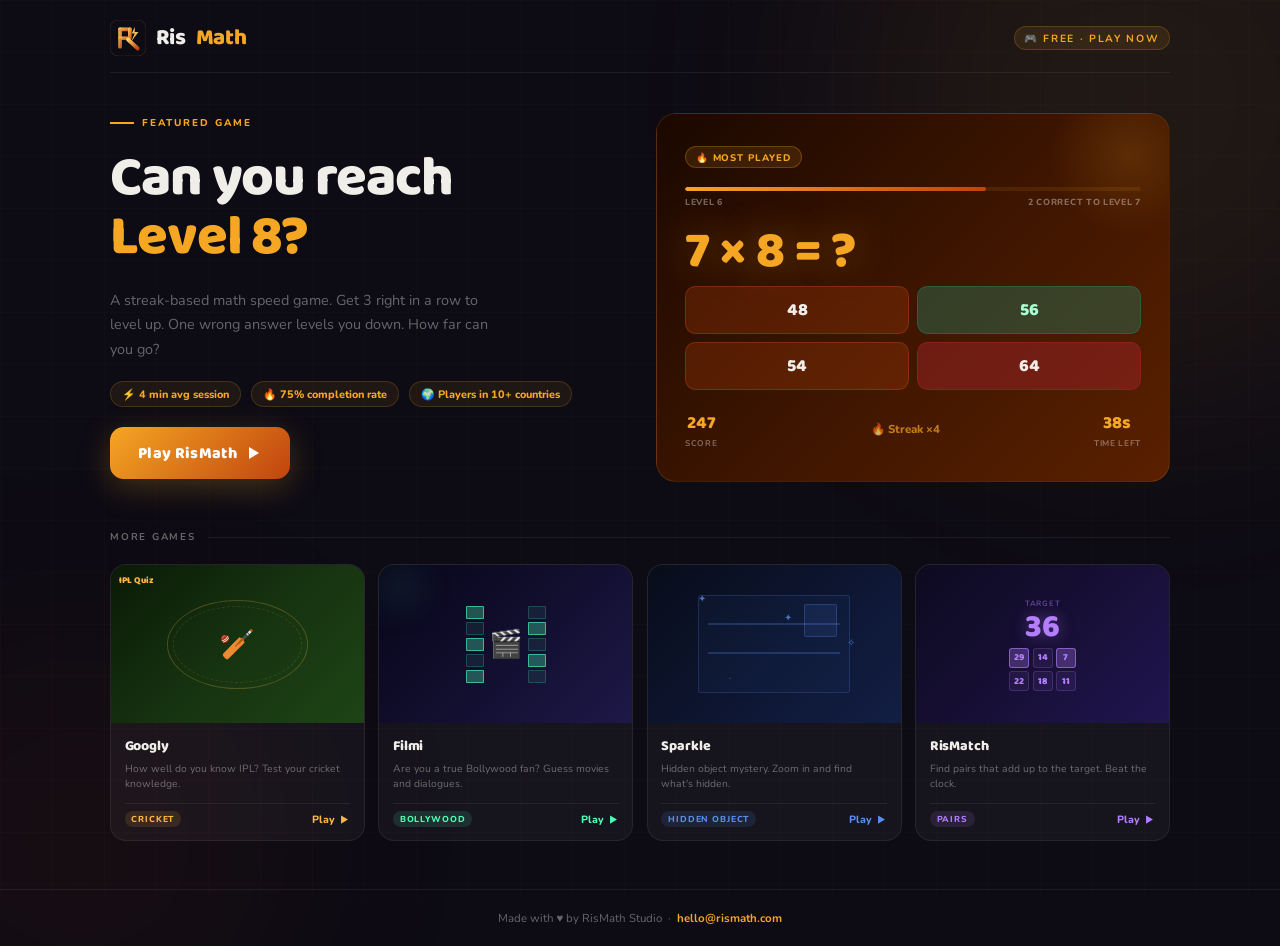
==== commit b961566f: "Enhance HTML structure and styling for better layout Updated the description meta tag and added Open" ====
--- a/index.html
+++ b/index.html
@@ -4,7 +4,10 @@
 <meta charset="UTF-8">
 <meta name="viewport" content="width=device-width, initial-scale=1.0">
 <title>RisMath — Tap. Play. Repeat.</title>
-<meta name="description" content="Simple, addictive games you can play in 60 seconds.">
+<meta name="description" content="Simple, addictive games you can play in 60 seconds. Built for fast minds.">
+<meta property="og:title" content="RisMath — Tap. Play. Repeat.">
+<meta property="og:description" content="5 free games. No downloads. Just play.">
+<meta property="og:url" content="https://rismath.com">
 <link rel="preconnect" href="https://fonts.googleapis.com">
 <link href="https://fonts.googleapis.com/css2?family=Baloo+2:wght@700;800&family=Nunito:wght@400;600;700;800&display=swap" rel="stylesheet">
 <style>
@@ -16,121 +19,170 @@
 *{box-sizing:border-box;margin:0;padding:0;}
 html,body{height:100%;}
 body{background:var(--bg);color:var(--text);font-family:'Nunito',sans-serif;min-height:100vh;overflow-x:hidden;}
-
-/* Grid bg */
 body::before{content:'';position:fixed;inset:0;
   background-image:linear-gradient(rgba(245,166,35,0.025) 1px,transparent 1px),
   linear-gradient(90deg,rgba(245,166,35,0.025) 1px,transparent 1px);
   background-size:52px 52px;pointer-events:none;z-index:0;}
-
-/* Blobs */
 .b{position:fixed;border-radius:50%;filter:blur(130px);pointer-events:none;z-index:0;}
-.b1{width:500px;height:500px;background:#F5A623;top:-180px;right:-140px;opacity:.1;}
-.b2{width:400px;height:400px;background:#C1440E;bottom:-140px;left:-120px;opacity:.08;}
+.b1{width:600px;height:600px;background:#F5A623;top:-200px;right:-160px;opacity:.09;}
+.b2{width:400px;height:400px;background:#C1440E;bottom:-140px;left:-120px;opacity:.07;}
 
 .wrap{position:relative;z-index:1;max-width:1100px;margin:0 auto;padding:0 1.25rem;}
 
 /* Header */
-header{padding:1.5rem 0 1rem;display:flex;align-items:center;justify-content:space-between;
-  border-bottom:1px solid var(--border);margin-bottom:2rem;}
-.logo{font-family:'Baloo 2',cursive;font-size:1.5rem;font-weight:800;letter-spacing:-.01em;color:var(--text);}
+header{padding:1.25rem 0 1rem;display:flex;align-items:center;justify-content:space-between;
+  border-bottom:1px solid var(--border);margin-bottom:2.5rem;}
+.logo{font-family:'Baloo 2',cursive;font-size:1.4rem;font-weight:800;
+  letter-spacing:-.01em;color:var(--text);display:flex;align-items:center;gap:.6rem;}
 .logo span{color:var(--amber);}
-.tagline{font-size:.68rem;font-weight:700;letter-spacing:.16em;text-transform:uppercase;
+.tagline{font-size:.65rem;font-weight:700;letter-spacing:.16em;text-transform:uppercase;
   color:var(--amber);background:rgba(245,166,35,.1);border:1px solid rgba(245,166,35,.2);
-  padding:.26rem .65rem;border-radius:2rem;}
-
-/* Section label */
-.slabel{font-size:.65rem;font-weight:700;letter-spacing:.18em;text-transform:uppercase;
+  padding:.24rem .6rem;border-radius:2rem;}
+
+/* ── HERO ── */
+.hero{
+  display:grid;grid-template-columns:1fr 1fr;gap:2rem;
+  align-items:center;margin-bottom:3rem;
+}
+@media(max-width:640px){.hero{grid-template-columns:1fr;}}
+
+.hero-left{display:flex;flex-direction:column;gap:1.25rem;}
+
+.hero-eyebrow{font-size:.62rem;font-weight:800;letter-spacing:.2em;text-transform:uppercase;
+  color:var(--amber);display:flex;align-items:center;gap:.5rem;}
+.hero-eyebrow::before{content:'';width:1.5rem;height:1.5px;background:var(--amber);}
+
+.hero-title{font-family:'Baloo 2',cursive;font-size:clamp(2.2rem,6vw,3.5rem);
+  font-weight:800;line-height:1.05;letter-spacing:-.02em;}
+.hero-title span{color:var(--amber);}
+
+.hero-desc{font-size:.9rem;color:var(--muted);line-height:1.7;max-width:380px;}
+
+/* Social proof pills */
+.hero-stats{display:flex;gap:.6rem;flex-wrap:wrap;}
+.stat-pill{background:rgba(245,166,35,.08);border:1px solid rgba(245,166,35,.18);
+  border-radius:2rem;padding:.28rem .7rem;font-size:.68rem;font-weight:800;
+  color:var(--amber);display:flex;align-items:center;gap:.3rem;}
+
+.hero-cta{
+  display:inline-flex;align-items:center;gap:.6rem;
+  background:linear-gradient(135deg,#F5A623,#C1440E);
+  color:white;text-decoration:none;border-radius:.85rem;
+  padding:.85rem 1.75rem;font-size:1rem;font-weight:800;
+  font-family:'Baloo 2',cursive;letter-spacing:.02em;
+  box-shadow:0 8px 32px rgba(245,166,35,.25);
+  transition:transform .15s,box-shadow .15s;
+  align-self:flex-start;
+}
+.hero-cta:hover{transform:translateY(-2px);box-shadow:0 12px 40px rgba(245,166,35,.35);}
+.hero-cta svg{width:16px;height:16px;fill:white;}
+
+/* Hero game preview */
+.hero-preview{
+  background:linear-gradient(135deg,#1a0800,#3d1500,#5a2000);
+  border-radius:1.25rem;border:1px solid rgba(245,166,35,.15);
+  padding:2rem 1.75rem;position:relative;overflow:hidden;
+  min-height:260px;display:flex;flex-direction:column;justify-content:center;
+  animation:fadeUp .5s .1s ease both;
+}
+.hero-preview::before{content:'';position:absolute;top:-40px;right:-40px;
+  width:160px;height:160px;border-radius:50%;
+  background:radial-gradient(circle,rgba(245,166,35,.15),transparent 70%);}
+
+.preview-badge{display:inline-flex;align-items:center;gap:.35rem;
+  background:rgba(245,166,35,.12);border:1px solid rgba(245,166,35,.25);
+  border-radius:2rem;padding:.22rem .6rem;font-size:.6rem;font-weight:800;
+  color:var(--amber);letter-spacing:.1em;text-transform:uppercase;margin-bottom:1.2rem;
+  width:fit-content;}
+
+.preview-question{font-family:'Baloo 2',cursive;font-size:clamp(2rem,7vw,3.2rem);
+  font-weight:800;color:#F5A623;text-shadow:0 0 40px rgba(245,166,35,.4);
+  margin-bottom:.5rem;line-height:1;}
+
+.preview-options{display:grid;grid-template-columns:repeat(2,1fr);gap:.5rem;margin-bottom:1.2rem;}
+.preview-opt{background:rgba(193,68,14,.25);border:1.5px solid rgba(193,68,14,.4);
+  border-radius:.65rem;padding:.55rem;text-align:center;
+  font-family:'Baloo 2',cursive;font-size:1.1rem;font-weight:800;color:#F0EEE8;}
+.preview-opt.correct{background:rgba(45,106,79,.5);border-color:rgba(45,106,79,.7);color:#a8ffd4;}
+.preview-opt.wrong{background:rgba(155,34,38,.5);border-color:rgba(155,34,38,.7);}
+
+.preview-hud{display:flex;justify-content:space-between;align-items:center;}
+.preview-stat{text-align:center;}
+.preview-stat-val{font-family:'Baloo 2',cursive;font-size:1.1rem;font-weight:800;color:var(--amber);}
+.preview-stat-lbl{font-size:.52rem;font-weight:700;color:var(--muted);letter-spacing:.08em;text-transform:uppercase;margin-top:.1rem;}
+.preview-streak{font-size:.72rem;font-weight:800;color:rgba(245,166,35,.7);}
+
+/* Level progress bar */
+.level-bar{margin-bottom:1.2rem;}
+.level-bar-track{height:4px;background:rgba(245,166,35,.1);border-radius:2px;overflow:hidden;margin-bottom:.3rem;}
+.level-bar-fill{height:100%;background:linear-gradient(90deg,#F5A623,#C1440E);border-radius:2px;width:66%;}
+.level-bar-labels{display:flex;justify-content:space-between;font-size:.55rem;font-weight:800;color:var(--muted);letter-spacing:.08em;text-transform:uppercase;}
+
+/* ── OTHER GAMES ── */
+.slabel{font-size:.62rem;font-weight:700;letter-spacing:.18em;text-transform:uppercase;
   color:var(--muted);display:flex;align-items:center;gap:.75rem;margin-bottom:1.25rem;}
 .slabel::after{content:'';flex:1;height:1px;background:var(--border);}
 
-/* Grid — 2 col mobile, 3 col tablet, 5 col desktop */
-.grid{display:grid;grid-template-columns:repeat(2,1fr);gap:1rem;margin-bottom:3rem;}
-@media(min-width:540px){.grid{grid-template-columns:repeat(3,1fr);}}
-@media(min-width:860px){.grid{grid-template-columns:repeat(5,1fr);}}
-
-/* Card */
+.grid{display:grid;grid-template-columns:repeat(2,1fr);gap:.85rem;margin-bottom:3rem;}
+@media(min-width:480px){.grid{grid-template-columns:repeat(4,1fr);}}
+
 .card{display:flex;flex-direction:column;text-decoration:none;color:var(--text);
-  background:var(--surface);border:1px solid var(--border);border-radius:1.1rem;
-  overflow:hidden;transition:transform .2s ease,box-shadow .2s ease,border-color .2s ease;
+  background:var(--surface);border:1px solid var(--border);border-radius:1rem;
+  overflow:hidden;transition:transform .2s,box-shadow .2s,border-color .2s;
   animation:fadeUp .45s ease both;}
-.card:hover{transform:translateY(-5px);border-color:var(--c);
-  box-shadow:0 20px 50px rgba(0,0,0,.5),0 0 0 1px var(--c);}
-.card:nth-child(1){animation-delay:.05s;--c:#F5A623;}
-.card:nth-child(2){animation-delay:.11s;--c:#FFB547;}
-.card:nth-child(3){animation-delay:.17s;--c:#4DFFB4;}
-.card:nth-child(4){animation-delay:.23s;--c:#5B8DEF;}
-.card:nth-child(5){animation-delay:.29s;--c:#B47EFF;}
+.card:hover{transform:translateY(-4px);border-color:var(--c);
+  box-shadow:0 16px 40px rgba(0,0,0,.5),0 0 0 1px var(--c);}
+.card:nth-child(1){animation-delay:.15s;--c:#FFB547;}
+.card:nth-child(2){animation-delay:.22s;--c:#4DFFB4;}
+.card:nth-child(3){animation-delay:.29s;--c:#5B8DEF;}
+.card:nth-child(4){animation-delay:.36s;--c:#B47EFF;}
 
 /* Thumbnails */
 .thumb{width:100%;aspect-ratio:16/10;position:relative;overflow:hidden;flex-shrink:0;}
-
-/* RisMath */
-.thumb-rismath{background:linear-gradient(135deg,#1a0800 0%,#3d1500 50%,#6a2800 100%);}
-.thumb-rismath .eq{position:absolute;inset:0;display:flex;align-items:center;justify-content:center;flex-direction:column;gap:.1rem;}
-.thumb-rismath .eq-main{font-family:'Baloo 2',cursive;font-weight:800;font-size:clamp(1rem,4vw,1.6rem);color:#F5A623;text-shadow:0 0 20px rgba(245,166,35,.4);}
-.thumb-rismath .eq-sub{font-family:'Baloo 2',cursive;font-size:clamp(.55rem,1.8vw,.8rem);color:rgba(245,166,35,.45);display:flex;gap:.4rem;}
-.thumb-rismath .lvl{position:absolute;top:.5rem;right:.5rem;background:rgba(245,166,35,.15);border:1px solid rgba(245,166,35,.3);color:#F5A623;font-size:.5rem;font-weight:800;letter-spacing:.1em;text-transform:uppercase;padding:.16rem .4rem;border-radius:2rem;}
-.thumb-rismath .streak{position:absolute;bottom:.5rem;left:.5rem;font-size:.58rem;font-weight:800;color:rgba(245,166,35,.7);}
-
-/* Googly */
-.thumb-googly{background:linear-gradient(135deg,#0a1a06 0%,#163310 60%,#1e4416 100%);}
+.thumb-googly{background:linear-gradient(135deg,#0a1a06,#163310,#1e4416);}
 .thumb-googly .pitch{position:absolute;inset:0;display:flex;align-items:center;justify-content:center;}
-.thumb-googly .oval{width:58%;aspect-ratio:16/10;border-radius:50%;border:1.5px solid rgba(255,181,71,.25);display:flex;align-items:center;justify-content:center;position:relative;}
+.thumb-googly .oval{width:56%;aspect-ratio:16/10;border-radius:50%;border:1.5px solid rgba(255,181,71,.25);display:flex;align-items:center;justify-content:center;position:relative;}
 .thumb-googly .oval::before{content:'';position:absolute;inset:5px;border-radius:50%;border:1px dashed rgba(255,181,71,.15);}
-.thumb-googly .icon{font-size:clamp(1.2rem,4vw,2rem);}
-.thumb-googly .ipl{position:absolute;top:.5rem;left:.5rem;font-family:'Baloo 2',cursive;font-size:.6rem;font-weight:800;color:#FFB547;letter-spacing:.05em;}
-.thumb-googly .dots{position:absolute;bottom:.5rem;right:.5rem;display:flex;gap:3px;}
-.thumb-googly .dot{width:5px;height:5px;border-radius:50%;background:#FFB547;}
-.thumb-googly .dot.off{opacity:.2;}
-
-/* Filmi */
-.thumb-filmi{background:linear-gradient(135deg,#08061a 0%,#120e2e 60%,#1e1848 100%);}
-.thumb-filmi .cinema{position:absolute;inset:0;display:flex;align-items:center;justify-content:center;gap:.35rem;}
+.thumb-googly .icon{font-size:clamp(1.1rem,4vw,1.8rem);}
+.thumb-googly .ipl{position:absolute;top:.5rem;left:.5rem;font-family:'Baloo 2',cursive;font-size:.58rem;font-weight:800;color:#FFB547;}
+.thumb-filmi{background:linear-gradient(135deg,#08061a,#120e2e,#1e1848);}
+.thumb-filmi .cinema{position:absolute;inset:0;display:flex;align-items:center;justify-content:center;gap:.3rem;}
 .thumb-filmi .strip{display:flex;flex-direction:column;gap:3px;}
-.thumb-filmi .fr{width:clamp(12px,3vw,20px);height:clamp(9px,2.2vw,15px);background:rgba(77,255,180,.08);border:1px solid rgba(77,255,180,.2);border-radius:1px;}
+.thumb-filmi .fr{width:clamp(10px,2.5vw,18px);height:clamp(8px,2vw,13px);background:rgba(77,255,180,.08);border:1px solid rgba(77,255,180,.2);border-radius:1px;}
 .thumb-filmi .fr.on{background:rgba(77,255,180,.3);border-color:rgba(77,255,180,.6);}
-.thumb-filmi .clap{font-size:clamp(1.2rem,4vw,1.9rem);}
-.thumb-filmi .glow{position:absolute;width:44px;height:44px;background:#4DFFB4;border-radius:50%;filter:blur(22px);opacity:.15;}
-.thumb-filmi .label{position:absolute;bottom:.5rem;left:50%;transform:translateX(-50%);font-size:.52rem;font-weight:800;color:rgba(77,255,180,.6);letter-spacing:.1em;white-space:nowrap;}
-
-/* Sparkle */
-.thumb-sparkle{background:linear-gradient(135deg,#080d1a 0%,#0d1530 60%,#121e44 100%);}
+.thumb-filmi .clap{font-size:clamp(1.1rem,3.5vw,1.7rem);}
+.thumb-filmi .glow{position:absolute;width:40px;height:40px;background:#4DFFB4;border-radius:50%;filter:blur(20px);opacity:.14;}
+.thumb-sparkle{background:linear-gradient(135deg,#080d1a,#0d1530,#121e44);}
 .thumb-sparkle .scene{position:absolute;inset:0;display:flex;align-items:center;justify-content:center;}
-.thumb-sparkle .room{width:65%;height:65%;border:1.5px solid rgba(91,141,239,.2);border-radius:3px;position:relative;background:rgba(91,141,239,.04);}
+.thumb-sparkle .room{width:60%;height:62%;border:1.5px solid rgba(91,141,239,.2);border-radius:3px;position:relative;background:rgba(91,141,239,.04);}
 .thumb-sparkle .shelf{position:absolute;left:6%;right:6%;height:1.5px;background:rgba(91,141,239,.25);}
 .thumb-sparkle .win{position:absolute;top:8%;right:8%;width:22%;aspect-ratio:1;background:rgba(91,141,239,.1);border:1px solid rgba(91,141,239,.25);border-radius:2px;}
 .thumb-sparkle .sparks{position:absolute;inset:0;}
-.thumb-sparkle .sp{position:absolute;color:#5B8DEF;font-size:.7rem;opacity:.75;}
-.thumb-sparkle .mag{position:absolute;bottom:.5rem;right:.55rem;font-size:.95rem;opacity:.65;}
-
-/* RisMatch */
-.thumb-rismatch{background:linear-gradient(135deg,#0d0a20 0%,#170f35 60%,#211550 100%);}
-.thumb-rismatch .board{position:absolute;inset:0;display:flex;align-items:center;justify-content:center;flex-direction:column;gap:.25rem;}
-.thumb-rismatch .target-label{font-size:.5rem;font-weight:700;letter-spacing:.12em;text-transform:uppercase;color:rgba(180,126,255,.55);}
-.thumb-rismatch .target-num{font-family:'Baloo 2',cursive;font-weight:800;font-size:clamp(1.4rem,5vw,2.4rem);color:#B47EFF;text-shadow:0 0 18px rgba(180,126,255,.4);line-height:1;}
-.thumb-rismatch .tiles-row{display:flex;gap:.22rem;}
-.thumb-rismatch .tile{width:clamp(16px,3.5vw,24px);height:clamp(16px,3.5vw,24px);border-radius:4px;background:rgba(180,126,255,.08);border:1px solid rgba(180,126,255,.2);display:flex;align-items:center;justify-content:center;font-family:'Baloo 2',cursive;font-size:clamp(.45rem,1.4vw,.68rem);font-weight:800;color:#B47EFF;}
+.thumb-sparkle .sp{position:absolute;color:#5B8DEF;font-size:.65rem;opacity:.75;}
+.thumb-rismatch{background:linear-gradient(135deg,#0d0a20,#170f35,#211550);}
+.thumb-rismatch .board{position:absolute;inset:0;display:flex;align-items:center;justify-content:center;flex-direction:column;gap:.22rem;}
+.thumb-rismatch .target-label{font-size:.48rem;font-weight:700;letter-spacing:.1em;text-transform:uppercase;color:rgba(180,126,255,.5);}
+.thumb-rismatch .target-num{font-family:'Baloo 2',cursive;font-weight:800;font-size:clamp(1.2rem,4.5vw,2rem);color:#B47EFF;text-shadow:0 0 16px rgba(180,126,255,.4);line-height:1;}
+.thumb-rismatch .tiles-row{display:flex;gap:.2rem;}
+.thumb-rismatch .tile{width:clamp(14px,3vw,20px);height:clamp(14px,3vw,20px);border-radius:3px;background:rgba(180,126,255,.08);border:1px solid rgba(180,126,255,.2);display:flex;align-items:center;justify-content:center;font-family:'Baloo 2',cursive;font-size:clamp(.42rem,1.2vw,.6rem);font-weight:800;color:#B47EFF;}
 .thumb-rismatch .tile.hi{background:rgba(180,126,255,.28);border-color:rgba(180,126,255,.6);}
 
-/* Card body */
-.cbody{padding:.8rem 1rem .9rem;flex:1;display:flex;flex-direction:column;gap:.3rem;}
-.cname{font-family:'Baloo 2',cursive;font-size:.95rem;font-weight:800;letter-spacing:-.01em;}
-.cdesc{font-size:.7rem;color:var(--muted);line-height:1.5;flex:1;}
-.cfoot{display:flex;align-items:center;justify-content:space-between;margin-top:.55rem;padding-top:.55rem;border-top:1px solid var(--border);}
-.ctag{font-size:.56rem;font-weight:800;letter-spacing:.1em;text-transform:uppercase;color:var(--c);background:color-mix(in srgb,var(--c) 12%,transparent);padding:.15rem .45rem;border-radius:2rem;}
-.cplay{font-size:.7rem;font-weight:800;color:var(--c);display:flex;align-items:center;gap:.28rem;transition:gap .15s ease;}
-.card:hover .cplay{gap:.45rem;}
-.cplay svg{width:12px;height:12px;fill:var(--c);}
-
-/* Studio */
-.studio{text-align:center;padding:1rem 0 3rem;animation:fadeUp .5s .35s ease both;opacity:0;}
-.studio-name{font-family:'Baloo 2',cursive;font-size:1.5rem;font-weight:800;margin-bottom:.3rem;}
-.studio-name span{color:var(--amber);}
-.studio-sub{font-size:.8rem;color:var(--muted);max-width:320px;margin:0 auto;line-height:1.7;}
+/* Small card body */
+.cbody{padding:.7rem .85rem .8rem;flex:1;display:flex;flex-direction:column;gap:.25rem;}
+.cname{font-family:'Baloo 2',cursive;font-size:.88rem;font-weight:800;letter-spacing:-.01em;}
+.cdesc{font-size:.65rem;color:var(--muted);line-height:1.5;flex:1;}
+.cfoot{display:flex;align-items:center;justify-content:space-between;
+  margin-top:.45rem;padding-top:.45rem;border-top:1px solid var(--border);}
+.ctag{font-size:.54rem;font-weight:800;letter-spacing:.1em;text-transform:uppercase;
+  color:var(--c);background:color-mix(in srgb,var(--c) 12%,transparent);
+  padding:.13rem .42rem;border-radius:2rem;}
+.cplay{font-size:.66rem;font-weight:800;color:var(--c);display:flex;align-items:center;gap:.25rem;transition:gap .15s;}
+.card:hover .cplay{gap:.4rem;}
+.cplay svg{width:11px;height:11px;fill:var(--c);}
 
 /* Footer */
-footer{border-top:1px solid var(--border);padding:1.25rem 0;text-align:center;color:var(--muted);font-size:.75rem;position:relative;z-index:1;}
+footer{border-top:1px solid var(--border);padding:1.25rem 0;text-align:center;
+  color:var(--muted);font-size:.72rem;position:relative;z-index:1;}
 footer a{color:var(--amber);text-decoration:none;font-weight:700;}
 
 @keyframes fadeUp{from{opacity:0;transform:translateY(18px)}to{opacity:1;transform:translateY(0)}}
@@ -144,49 +196,87 @@
 <div class="wrap">
 
   <header>
-    <div class="logo">Ris<span>Math</span></div>
+    <div class="logo">
+      <svg width="36" height="36" viewBox="0 0 48 48" xmlns="http://www.w3.org/2000/svg" style="flex-shrink:0;">
+        <defs><linearGradient id="lg1" x1="0%" y1="0%" x2="100%" y2="100%">
+          <stop offset="0%" stop-color="#FFD166"/><stop offset="100%" stop-color="#C1440E"/>
+        </linearGradient></defs>
+        <rect width="48" height="48" rx="11" fill="#0D0B14"/>
+        <rect width="48" height="48" rx="11" fill="none" stroke="#F5A623" stroke-width="1" opacity="0.2"/>
+        <rect x="11" y="10" width="5" height="28" rx="2" fill="url(#lg1)"/>
+        <rect x="11" y="10" width="18" height="5" rx="2" fill="url(#lg1)"/>
+        <rect x="11" y="22" width="15" height="4.5" rx="2" fill="url(#lg1)"/>
+        <rect x="24" y="10" width="5" height="16" rx="2" fill="url(#lg1)"/>
+        <line x1="24" y1="26" x2="37" y2="38" stroke="url(#lg1)" stroke-width="5" stroke-linecap="round"/>
+        <path d="M33 9 L29 18 L33 18 L28 29 L38 16 L33 16 Z" fill="#FFD166" opacity="0.9"/>
+      </svg>
+      Ris<span>Math</span>
+    </div>
     <div class="tagline">🎮 Free · Play Now</div>
   </header>
 
-  <div class="slabel">Games</div>
+  <!-- ── HERO ── -->
+  <section class="hero">
+
+    <div class="hero-left" style="animation:fadeUp .5s ease both;">
+      <div class="hero-eyebrow">Featured Game</div>
+      <h1 class="hero-title">Can you reach<br><span>Level 8?</span></h1>
+      <p class="hero-desc">A streak-based math speed game. Get 3 right in a row to level up. One wrong answer levels you down. How far can you go?</p>
+      <div class="hero-stats">
+        <div class="stat-pill">⚡ 4 min avg session</div>
+        <div class="stat-pill">🔥 75% completion rate</div>
+        <div class="stat-pill">🌍 Players in 10+ countries</div>
+      </div>
+      <a href="/rismath" class="hero-cta">
+        Play RisMath
+        <svg viewBox="0 0 16 16"><path d="M3 2l10 6-10 6V2z"/></svg>
+      </a>
+    </div>
+
+    <a href="/rismath" class="hero-preview" style="text-decoration:none;color:inherit;">
+      <div class="preview-badge">🔥 Most Played</div>
+
+      <div class="level-bar">
+        <div class="level-bar-track"><div class="level-bar-fill"></div></div>
+        <div class="level-bar-labels"><span>Level 6</span><span>2 correct to Level 7</span></div>
+      </div>
+
+      <div class="preview-question">7 × 8 = ?</div>
+      <div class="preview-options">
+        <div class="preview-opt">48</div>
+        <div class="preview-opt correct">56</div>
+        <div class="preview-opt">54</div>
+        <div class="preview-opt wrong">64</div>
+      </div>
+
+      <div class="preview-hud">
+        <div class="preview-stat">
+          <div class="preview-stat-val">247</div>
+          <div class="preview-stat-lbl">Score</div>
+        </div>
+        <div class="preview-streak">🔥 Streak ×4</div>
+        <div class="preview-stat">
+          <div class="preview-stat-val">38s</div>
+          <div class="preview-stat-lbl">Time left</div>
+        </div>
+      </div>
+    </a>
+
+  </section>
+
+  <!-- ── OTHER GAMES ── -->
+  <div class="slabel">More games</div>
 
   <div class="grid">
 
-    <!-- RisMath -->
-    <a href="/rismath" class="card">
-      <div class="thumb thumb-rismath">
-        <div class="eq">
-          <div class="eq-main">7 × 8 = ?</div>
-          <div class="eq-sub"><span>3+9</span><span>·</span><span>15−6</span><span>·</span><span>24÷8</span></div>
-        </div>
-        <div class="lvl">Level 8</div>
-        <div class="streak">🔥 Streak ×5</div>
-      </div>
-      <div class="cbody">
-        <div class="cname">RisMath</div>
-        <div class="cdesc">Streak-based math speed game. 3 correct = level up. 1 wrong = level down.</div>
-        <div class="cfoot">
-          <span class="ctag">Math</span>
-          <span class="cplay">Play <svg viewBox="0 0 16 16"><path d="M3 2l10 6-10 6V2z"/></svg></span>
-        </div>
-      </div>
-    </a>
-
-    <!-- Googly -->
     <a href="/googly" class="card">
       <div class="thumb thumb-googly">
-        <div class="pitch">
-          <div class="oval"><span class="icon">🏏</span></div>
-        </div>
+        <div class="pitch"><div class="oval"><span class="icon">🏏</span></div></div>
         <div class="ipl">IPL Quiz</div>
-        <div class="dots">
-          <div class="dot"></div><div class="dot"></div><div class="dot"></div>
-          <div class="dot off"></div><div class="dot off"></div>
-        </div>
       </div>
       <div class="cbody">
         <div class="cname">Googly</div>
-        <div class="cdesc">How well do you know IPL? Test your cricket knowledge now.</div>
+        <div class="cdesc">How well do you know IPL? Test your cricket knowledge.</div>
         <div class="cfoot">
           <span class="ctag">Cricket</span>
           <span class="cplay">Play <svg viewBox="0 0 16 16"><path d="M3 2l10 6-10 6V2z"/></svg></span>
@@ -194,24 +284,18 @@
       </div>
     </a>
 
-    <!-- Filmi -->
     <a href="/filmi" class="card">
       <div class="thumb thumb-filmi">
         <div class="cinema">
-          <div class="strip">
-            <div class="fr on"></div><div class="fr"></div><div class="fr on"></div><div class="fr"></div><div class="fr on"></div>
-          </div>
+          <div class="strip"><div class="fr on"></div><div class="fr"></div><div class="fr on"></div><div class="fr"></div><div class="fr on"></div></div>
           <span class="clap">🎬</span>
-          <div class="strip">
-            <div class="fr"></div><div class="fr on"></div><div class="fr"></div><div class="fr on"></div><div class="fr"></div>
-          </div>
+          <div class="strip"><div class="fr"></div><div class="fr on"></div><div class="fr"></div><div class="fr on"></div><div class="fr"></div></div>
         </div>
         <div class="glow"></div>
-        <div class="label">Bollywood Quiz</div>
       </div>
       <div class="cbody">
         <div class="cname">Filmi</div>
-        <div class="cdesc">Are you a true Bollywood fan? Guess movies, actors and iconic dialogues.</div>
+        <div class="cdesc">Are you a true Bollywood fan? Guess movies and dialogues.</div>
         <div class="cfoot">
           <span class="ctag">Bollywood</span>
           <span class="cplay">Play <svg viewBox="0 0 16 16"><path d="M3 2l10 6-10 6V2z"/></svg></span>
@@ -219,7 +303,6 @@
       </div>
     </a>
 
-    <!-- Sparkle -->
     <a href="/sparkle" class="card">
       <div class="thumb thumb-sparkle">
         <div class="scene">
@@ -233,14 +316,12 @@
             <span class="sp" style="top:44%;right:18%">✧</span>
             <span class="sp" style="bottom:24%;left:32%">·</span>
             <span class="sp" style="top:28%;left:54%">✦</span>
-            <span class="sp" style="bottom:16%;right:26%">✧</span>
           </div>
         </div>
-        <span class="mag">🔍</span>
       </div>
       <div class="cbody">
         <div class="cname">Sparkle</div>
-        <div class="cdesc">Hidden object mystery in a grand study. Zoom in. Explore. Find what's hidden.</div>
+        <div class="cdesc">Hidden object mystery. Zoom in and find what's hidden.</div>
         <div class="cfoot">
           <span class="ctag">Hidden Object</span>
           <span class="cplay">Play <svg viewBox="0 0 16 16"><path d="M3 2l10 6-10 6V2z"/></svg></span>
@@ -248,27 +329,22 @@
       </div>
     </a>
 
-    <!-- RisMatch -->
     <a href="/rismatch" class="card">
       <div class="thumb thumb-rismatch">
         <div class="board">
           <div class="target-label">Target</div>
           <div class="target-num">36</div>
           <div class="tiles-row">
-            <div class="tile hi">29</div>
-            <div class="tile">14</div>
-            <div class="tile hi">7</div>
+            <div class="tile hi">29</div><div class="tile">14</div><div class="tile hi">7</div>
           </div>
           <div class="tiles-row">
-            <div class="tile">22</div>
-            <div class="tile">18</div>
-            <div class="tile">11</div>
+            <div class="tile">22</div><div class="tile">18</div><div class="tile">11</div>
           </div>
         </div>
       </div>
       <div class="cbody">
         <div class="cname">RisMatch</div>
-        <div class="cdesc">Find pairs that add up to the target. Beat the clock. How fast is your brain?</div>
+        <div class="cdesc">Find pairs that add up to the target. Beat the clock.</div>
         <div class="cfoot">
           <span class="ctag">Pairs</span>
           <span class="cplay">Play <svg viewBox="0 0 16 16"><path d="M3 2l10 6-10 6V2z"/></svg></span>
@@ -276,11 +352,6 @@
       </div>
     </a>
 
-  </div>
-
-  <div class="studio">
-    <div class="studio-name">Ris<span>Math</span> Studio</div>
-    <div class="studio-sub">Simple games for fast minds. No downloads, no sign-ups. Just tap and play.</div>
   </div>
 
 </div>
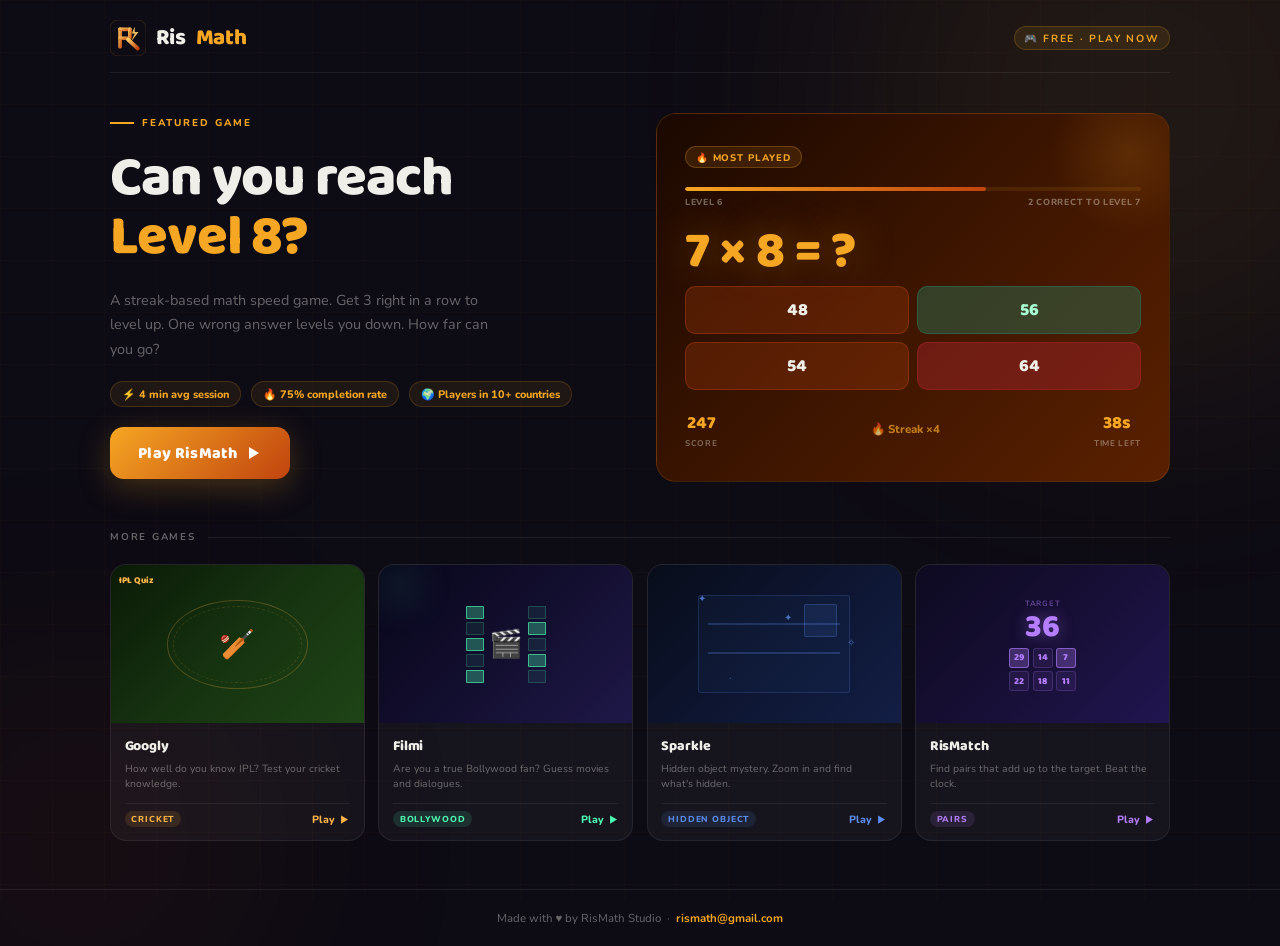
==== commit 4fae542f: "Update email address in footer" ====
--- a/index.html
+++ b/index.html
@@ -358,7 +358,7 @@
 
 <footer>
   <div class="wrap">
-    Made with ♥ by RisMath Studio &nbsp;·&nbsp; <a href="mailto:hello@rismath.com">hello@rismath.com</a>
+    Made with ♥ by RisMath Studio &nbsp;·&nbsp; <a href="mailto:rismath@gmail.com">rismath@gmail.com</a>
   </div>
 </footer>
 
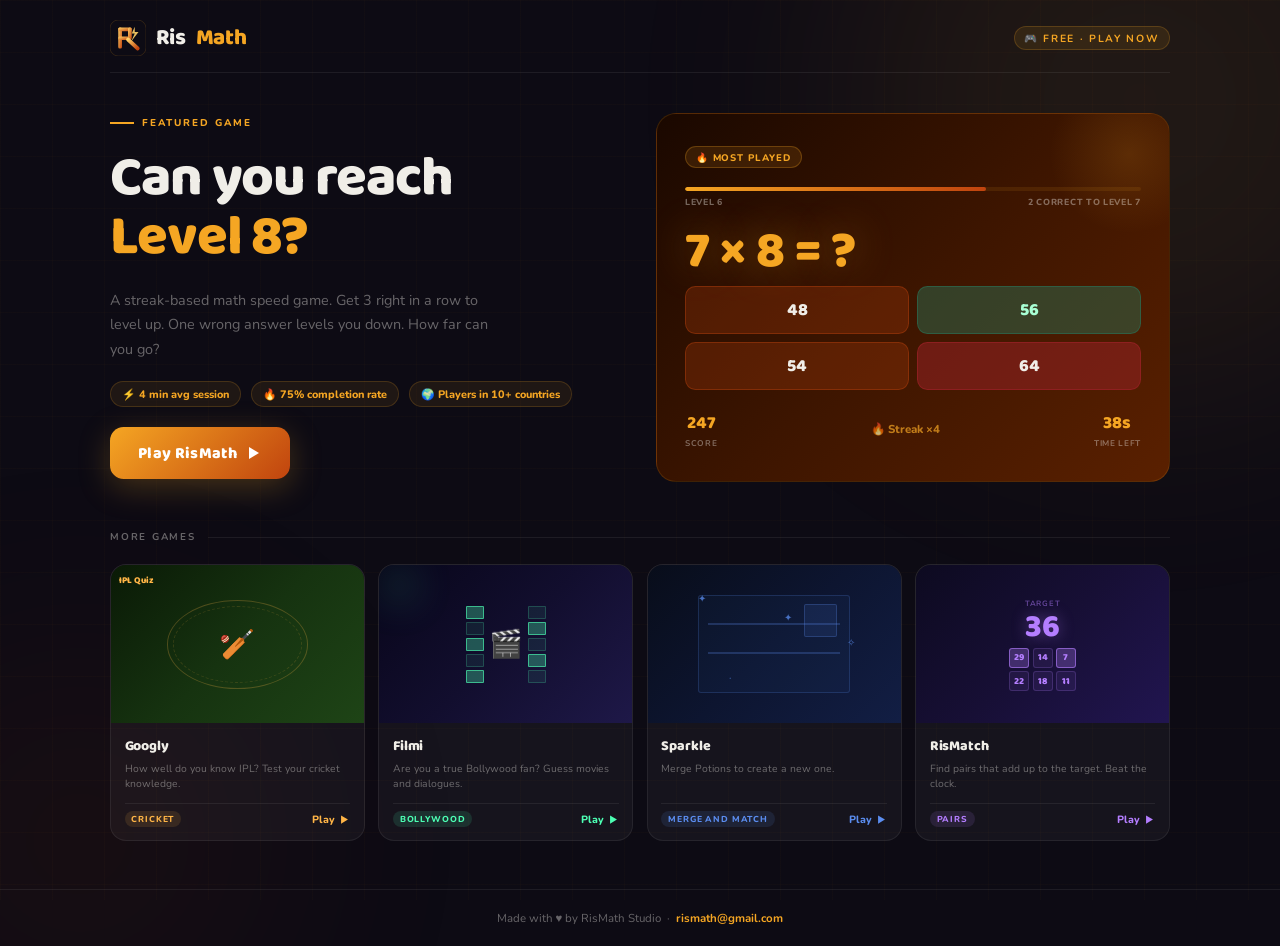
==== commit 9779a776: "Update game description and tags in index.html" ====
--- a/index.html
+++ b/index.html
@@ -321,9 +321,9 @@
       </div>
       <div class="cbody">
         <div class="cname">Sparkle</div>
-        <div class="cdesc">Hidden object mystery. Zoom in and find what's hidden.</div>
+        <div class="cdesc">Merge Potions to create a new one.</div>
         <div class="cfoot">
-          <span class="ctag">Hidden Object</span>
+          <span class="ctag">Merge and Match</span>
           <span class="cplay">Play <svg viewBox="0 0 16 16"><path d="M3 2l10 6-10 6V2z"/></svg></span>
         </div>
       </div>
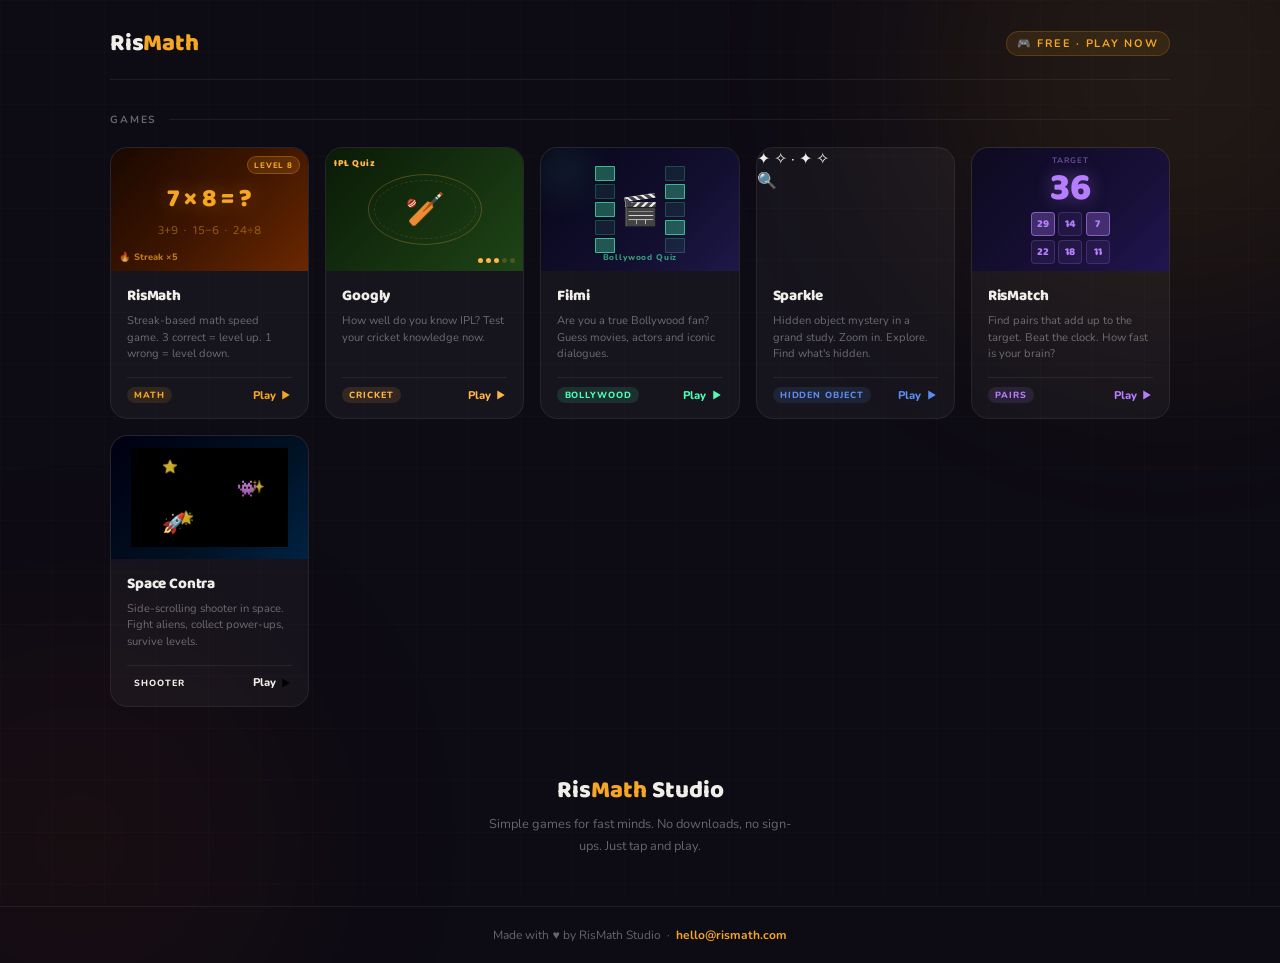
==== commit ec4a8a03: "iq" ====
--- a/index.html
+++ b/index.html
@@ -4,10 +4,7 @@
 <meta charset="UTF-8">
 <meta name="viewport" content="width=device-width, initial-scale=1.0">
 <title>RisMath — Tap. Play. Repeat.</title>
-<meta name="description" content="Simple, addictive games you can play in 60 seconds. Built for fast minds.">
-<meta property="og:title" content="RisMath — Tap. Play. Repeat.">
-<meta property="og:description" content="5 free games. No downloads. Just play.">
-<meta property="og:url" content="https://rismath.com">
+<meta name="description" content="Simple, addictive games you can play in 60 seconds.">
 <link rel="preconnect" href="https://fonts.googleapis.com">
 <link href="https://fonts.googleapis.com/css2?family=Baloo+2:wght@700;800&family=Nunito:wght@400;600;700;800&display=swap" rel="stylesheet">
 <style>
@@ -19,170 +16,120 @@
 *{box-sizing:border-box;margin:0;padding:0;}
 html,body{height:100%;}
 body{background:var(--bg);color:var(--text);font-family:'Nunito',sans-serif;min-height:100vh;overflow-x:hidden;}
+
+/* Grid bg */
 body::before{content:'';position:fixed;inset:0;
   background-image:linear-gradient(rgba(245,166,35,0.025) 1px,transparent 1px),
   linear-gradient(90deg,rgba(245,166,35,0.025) 1px,transparent 1px);
   background-size:52px 52px;pointer-events:none;z-index:0;}
+
+/* Blobs */
 .b{position:fixed;border-radius:50%;filter:blur(130px);pointer-events:none;z-index:0;}
-.b1{width:600px;height:600px;background:#F5A623;top:-200px;right:-160px;opacity:.09;}
-.b2{width:400px;height:400px;background:#C1440E;bottom:-140px;left:-120px;opacity:.07;}
+.b1{width:500px;height:500px;background:#F5A623;top:-180px;right:-140px;opacity:.1;}
+.b2{width:400px;height:400px;background:#C1440E;bottom:-140px;left:-120px;opacity:.08;}
 
 .wrap{position:relative;z-index:1;max-width:1100px;margin:0 auto;padding:0 1.25rem;}
 
 /* Header */
-header{padding:1.25rem 0 1rem;display:flex;align-items:center;justify-content:space-between;
-  border-bottom:1px solid var(--border);margin-bottom:2.5rem;}
-.logo{font-family:'Baloo 2',cursive;font-size:1.4rem;font-weight:800;
-  letter-spacing:-.01em;color:var(--text);display:flex;align-items:center;gap:.6rem;}
+header{padding:1.5rem 0 1rem;display:flex;align-items:center;justify-content:space-between;
+  border-bottom:1px solid var(--border);margin-bottom:2rem;}
+.logo{font-family:'Baloo 2',cursive;font-size:1.5rem;font-weight:800;letter-spacing:-.01em;color:var(--text);}
 .logo span{color:var(--amber);}
-.tagline{font-size:.65rem;font-weight:700;letter-spacing:.16em;text-transform:uppercase;
+.tagline{font-size:.68rem;font-weight:700;letter-spacing:.16em;text-transform:uppercase;
   color:var(--amber);background:rgba(245,166,35,.1);border:1px solid rgba(245,166,35,.2);
-  padding:.24rem .6rem;border-radius:2rem;}
-
-/* ── HERO ── */
-.hero{
-  display:grid;grid-template-columns:1fr 1fr;gap:2rem;
-  align-items:center;margin-bottom:3rem;
-}
-@media(max-width:640px){.hero{grid-template-columns:1fr;}}
-
-.hero-left{display:flex;flex-direction:column;gap:1.25rem;}
-
-.hero-eyebrow{font-size:.62rem;font-weight:800;letter-spacing:.2em;text-transform:uppercase;
-  color:var(--amber);display:flex;align-items:center;gap:.5rem;}
-.hero-eyebrow::before{content:'';width:1.5rem;height:1.5px;background:var(--amber);}
-
-.hero-title{font-family:'Baloo 2',cursive;font-size:clamp(2.2rem,6vw,3.5rem);
-  font-weight:800;line-height:1.05;letter-spacing:-.02em;}
-.hero-title span{color:var(--amber);}
-
-.hero-desc{font-size:.9rem;color:var(--muted);line-height:1.7;max-width:380px;}
-
-/* Social proof pills */
-.hero-stats{display:flex;gap:.6rem;flex-wrap:wrap;}
-.stat-pill{background:rgba(245,166,35,.08);border:1px solid rgba(245,166,35,.18);
-  border-radius:2rem;padding:.28rem .7rem;font-size:.68rem;font-weight:800;
-  color:var(--amber);display:flex;align-items:center;gap:.3rem;}
-
-.hero-cta{
-  display:inline-flex;align-items:center;gap:.6rem;
-  background:linear-gradient(135deg,#F5A623,#C1440E);
-  color:white;text-decoration:none;border-radius:.85rem;
-  padding:.85rem 1.75rem;font-size:1rem;font-weight:800;
-  font-family:'Baloo 2',cursive;letter-spacing:.02em;
-  box-shadow:0 8px 32px rgba(245,166,35,.25);
-  transition:transform .15s,box-shadow .15s;
-  align-self:flex-start;
-}
-.hero-cta:hover{transform:translateY(-2px);box-shadow:0 12px 40px rgba(245,166,35,.35);}
-.hero-cta svg{width:16px;height:16px;fill:white;}
-
-/* Hero game preview */
-.hero-preview{
-  background:linear-gradient(135deg,#1a0800,#3d1500,#5a2000);
-  border-radius:1.25rem;border:1px solid rgba(245,166,35,.15);
-  padding:2rem 1.75rem;position:relative;overflow:hidden;
-  min-height:260px;display:flex;flex-direction:column;justify-content:center;
-  animation:fadeUp .5s .1s ease both;
-}
-.hero-preview::before{content:'';position:absolute;top:-40px;right:-40px;
-  width:160px;height:160px;border-radius:50%;
-  background:radial-gradient(circle,rgba(245,166,35,.15),transparent 70%);}
-
-.preview-badge{display:inline-flex;align-items:center;gap:.35rem;
-  background:rgba(245,166,35,.12);border:1px solid rgba(245,166,35,.25);
-  border-radius:2rem;padding:.22rem .6rem;font-size:.6rem;font-weight:800;
-  color:var(--amber);letter-spacing:.1em;text-transform:uppercase;margin-bottom:1.2rem;
-  width:fit-content;}
-
-.preview-question{font-family:'Baloo 2',cursive;font-size:clamp(2rem,7vw,3.2rem);
-  font-weight:800;color:#F5A623;text-shadow:0 0 40px rgba(245,166,35,.4);
-  margin-bottom:.5rem;line-height:1;}
-
-.preview-options{display:grid;grid-template-columns:repeat(2,1fr);gap:.5rem;margin-bottom:1.2rem;}
-.preview-opt{background:rgba(193,68,14,.25);border:1.5px solid rgba(193,68,14,.4);
-  border-radius:.65rem;padding:.55rem;text-align:center;
-  font-family:'Baloo 2',cursive;font-size:1.1rem;font-weight:800;color:#F0EEE8;}
-.preview-opt.correct{background:rgba(45,106,79,.5);border-color:rgba(45,106,79,.7);color:#a8ffd4;}
-.preview-opt.wrong{background:rgba(155,34,38,.5);border-color:rgba(155,34,38,.7);}
-
-.preview-hud{display:flex;justify-content:space-between;align-items:center;}
-.preview-stat{text-align:center;}
-.preview-stat-val{font-family:'Baloo 2',cursive;font-size:1.1rem;font-weight:800;color:var(--amber);}
-.preview-stat-lbl{font-size:.52rem;font-weight:700;color:var(--muted);letter-spacing:.08em;text-transform:uppercase;margin-top:.1rem;}
-.preview-streak{font-size:.72rem;font-weight:800;color:rgba(245,166,35,.7);}
-
-/* Level progress bar */
-.level-bar{margin-bottom:1.2rem;}
-.level-bar-track{height:4px;background:rgba(245,166,35,.1);border-radius:2px;overflow:hidden;margin-bottom:.3rem;}
-.level-bar-fill{height:100%;background:linear-gradient(90deg,#F5A623,#C1440E);border-radius:2px;width:66%;}
-.level-bar-labels{display:flex;justify-content:space-between;font-size:.55rem;font-weight:800;color:var(--muted);letter-spacing:.08em;text-transform:uppercase;}
-
-/* ── OTHER GAMES ── */
-.slabel{font-size:.62rem;font-weight:700;letter-spacing:.18em;text-transform:uppercase;
+  padding:.26rem .65rem;border-radius:2rem;}
+
+/* Section label */
+.slabel{font-size:.65rem;font-weight:700;letter-spacing:.18em;text-transform:uppercase;
   color:var(--muted);display:flex;align-items:center;gap:.75rem;margin-bottom:1.25rem;}
 .slabel::after{content:'';flex:1;height:1px;background:var(--border);}
 
-.grid{display:grid;grid-template-columns:repeat(2,1fr);gap:.85rem;margin-bottom:3rem;}
-@media(min-width:480px){.grid{grid-template-columns:repeat(4,1fr);}}
-
+/* Grid — 2 col mobile, 3 col tablet, 5 col desktop */
+.grid{display:grid;grid-template-columns:repeat(2,1fr);gap:1rem;margin-bottom:3rem;}
+@media(min-width:540px){.grid{grid-template-columns:repeat(3,1fr);}}
+@media(min-width:860px){.grid{grid-template-columns:repeat(5,1fr);}}
+
+/* Card */
 .card{display:flex;flex-direction:column;text-decoration:none;color:var(--text);
-  background:var(--surface);border:1px solid var(--border);border-radius:1rem;
-  overflow:hidden;transition:transform .2s,box-shadow .2s,border-color .2s;
+  background:var(--surface);border:1px solid var(--border);border-radius:1.1rem;
+  overflow:hidden;transition:transform .2s ease,box-shadow .2s ease,border-color .2s ease;
   animation:fadeUp .45s ease both;}
-.card:hover{transform:translateY(-4px);border-color:var(--c);
-  box-shadow:0 16px 40px rgba(0,0,0,.5),0 0 0 1px var(--c);}
-.card:nth-child(1){animation-delay:.15s;--c:#FFB547;}
-.card:nth-child(2){animation-delay:.22s;--c:#4DFFB4;}
-.card:nth-child(3){animation-delay:.29s;--c:#5B8DEF;}
-.card:nth-child(4){animation-delay:.36s;--c:#B47EFF;}
+.card:hover{transform:translateY(-5px);border-color:var(--c);
+  box-shadow:0 20px 50px rgba(0,0,0,.5),0 0 0 1px var(--c);}
+.card:nth-child(1){animation-delay:.05s;--c:#F5A623;}
+.card:nth-child(2){animation-delay:.11s;--c:#FFB547;}
+.card:nth-child(3){animation-delay:.17s;--c:#4DFFB4;}
+.card:nth-child(4){animation-delay:.23s;--c:#5B8DEF;}
+.card:nth-child(5){animation-delay:.29s;--c:#B47EFF;}
 
 /* Thumbnails */
 .thumb{width:100%;aspect-ratio:16/10;position:relative;overflow:hidden;flex-shrink:0;}
-.thumb-googly{background:linear-gradient(135deg,#0a1a06,#163310,#1e4416);}
+
+/* RisMath */
+.thumb-rismath{background:linear-gradient(135deg,#1a0800 0%,#3d1500 50%,#6a2800 100%);}
+.thumb-rismath .eq{position:absolute;inset:0;display:flex;align-items:center;justify-content:center;flex-direction:column;gap:.1rem;}
+.thumb-rismath .eq-main{font-family:'Baloo 2',cursive;font-weight:800;font-size:clamp(1rem,4vw,1.6rem);color:#F5A623;text-shadow:0 0 20px rgba(245,166,35,.4);}
+.thumb-rismath .eq-sub{font-family:'Baloo 2',cursive;font-size:clamp(.55rem,1.8vw,.8rem);color:rgba(245,166,35,.45);display:flex;gap:.4rem;}
+.thumb-rismath .lvl{position:absolute;top:.5rem;right:.5rem;background:rgba(245,166,35,.15);border:1px solid rgba(245,166,35,.3);color:#F5A623;font-size:.5rem;font-weight:800;letter-spacing:.1em;text-transform:uppercase;padding:.16rem .4rem;border-radius:2rem;}
+.thumb-rismath .streak{position:absolute;bottom:.5rem;left:.5rem;font-size:.58rem;font-weight:800;color:rgba(245,166,35,.7);}
+
+/* Googly */
+.thumb-googly{background:linear-gradient(135deg,#0a1a06 0%,#163310 60%,#1e4416 100%);}
 .thumb-googly .pitch{position:absolute;inset:0;display:flex;align-items:center;justify-content:center;}
-.thumb-googly .oval{width:56%;aspect-ratio:16/10;border-radius:50%;border:1.5px solid rgba(255,181,71,.25);display:flex;align-items:center;justify-content:center;position:relative;}
+.thumb-googly .oval{width:58%;aspect-ratio:16/10;border-radius:50%;border:1.5px solid rgba(255,181,71,.25);display:flex;align-items:center;justify-content:center;position:relative;}
 .thumb-googly .oval::before{content:'';position:absolute;inset:5px;border-radius:50%;border:1px dashed rgba(255,181,71,.15);}
-.thumb-googly .icon{font-size:clamp(1.1rem,4vw,1.8rem);}
-.thumb-googly .ipl{position:absolute;top:.5rem;left:.5rem;font-family:'Baloo 2',cursive;font-size:.58rem;font-weight:800;color:#FFB547;}
-.thumb-filmi{background:linear-gradient(135deg,#08061a,#120e2e,#1e1848);}
-.thumb-filmi .cinema{position:absolute;inset:0;display:flex;align-items:center;justify-content:center;gap:.3rem;}
+.thumb-googly .icon{font-size:clamp(1.2rem,4vw,2rem);}
+.thumb-googly .ipl{position:absolute;top:.5rem;left:.5rem;font-family:'Baloo 2',cursive;font-size:.6rem;font-weight:800;color:#FFB547;letter-spacing:.05em;}
+.thumb-googly .dots{position:absolute;bottom:.5rem;right:.5rem;display:flex;gap:3px;}
+.thumb-googly .dot{width:5px;height:5px;border-radius:50%;background:#FFB547;}
+.thumb-googly .dot.off{opacity:.2;}
+
+/* Filmi */
+.thumb-filmi{background:linear-gradient(135deg,#08061a 0%,#120e2e 60%,#1e1848 100%);}
+.thumb-filmi .cinema{position:absolute;inset:0;display:flex;align-items:center;justify-content:center;gap:.35rem;}
 .thumb-filmi .strip{display:flex;flex-direction:column;gap:3px;}
-.thumb-filmi .fr{width:clamp(10px,2.5vw,18px);height:clamp(8px,2vw,13px);background:rgba(77,255,180,.08);border:1px solid rgba(77,255,180,.2);border-radius:1px;}
+.thumb-filmi .fr{width:clamp(12px,3vw,20px);height:clamp(9px,2.2vw,15px);background:rgba(77,255,180,.08);border:1px solid rgba(77,255,180,.2);border-radius:1px;}
 .thumb-filmi .fr.on{background:rgba(77,255,180,.3);border-color:rgba(77,255,180,.6);}
-.thumb-filmi .clap{font-size:clamp(1.1rem,3.5vw,1.7rem);}
-.thumb-filmi .glow{position:absolute;width:40px;height:40px;background:#4DFFB4;border-radius:50%;filter:blur(20px);opacity:.14;}
-.thumb-sparkle{background:linear-gradient(135deg,#080d1a,#0d1530,#121e44);}
-.thumb-sparkle .scene{position:absolute;inset:0;display:flex;align-items:center;justify-content:center;}
-.thumb-sparkle .room{width:60%;height:62%;border:1.5px solid rgba(91,141,239,.2);border-radius:3px;position:relative;background:rgba(91,141,239,.04);}
-.thumb-sparkle .shelf{position:absolute;left:6%;right:6%;height:1.5px;background:rgba(91,141,239,.25);}
-.thumb-sparkle .win{position:absolute;top:8%;right:8%;width:22%;aspect-ratio:1;background:rgba(91,141,239,.1);border:1px solid rgba(91,141,239,.25);border-radius:2px;}
-.thumb-sparkle .sparks{position:absolute;inset:0;}
-.thumb-sparkle .sp{position:absolute;color:#5B8DEF;font-size:.65rem;opacity:.75;}
-.thumb-rismatch{background:linear-gradient(135deg,#0d0a20,#170f35,#211550);}
-.thumb-rismatch .board{position:absolute;inset:0;display:flex;align-items:center;justify-content:center;flex-direction:column;gap:.22rem;}
-.thumb-rismatch .target-label{font-size:.48rem;font-weight:700;letter-spacing:.1em;text-transform:uppercase;color:rgba(180,126,255,.5);}
-.thumb-rismatch .target-num{font-family:'Baloo 2',cursive;font-weight:800;font-size:clamp(1.2rem,4.5vw,2rem);color:#B47EFF;text-shadow:0 0 16px rgba(180,126,255,.4);line-height:1;}
-.thumb-rismatch .tiles-row{display:flex;gap:.2rem;}
-.thumb-rismatch .tile{width:clamp(14px,3vw,20px);height:clamp(14px,3vw,20px);border-radius:3px;background:rgba(180,126,255,.08);border:1px solid rgba(180,126,255,.2);display:flex;align-items:center;justify-content:center;font-family:'Baloo 2',cursive;font-size:clamp(.42rem,1.2vw,.6rem);font-weight:800;color:#B47EFF;}
+.thumb-filmi .clap{font-size:clamp(1.2rem,4vw,1.9rem);}
+.thumb-filmi .glow{position:absolute;width:44px;height:44px;background:#4DFFB4;border-radius:50%;filter:blur(22px);opacity:.15;}
+.thumb-filmi .label{position:absolute;bottom:.5rem;left:50%;transform:translateX(-50%);font-size:.52rem;font-weight:800;color:rgba(77,255,180,.6);letter-spacing:.1em;white-space:nowrap;}
+
+/* Contra */
+.thumb-contra{background:linear-gradient(135deg,#000011 0%,#001122 60%,#002244 100%);}
+.thumb-contra .scene{position:absolute;inset:0;display:flex;align-items:center;justify-content:center;}
+.thumb-contra .space{width:80%;height:80%;position:relative;background:#000;}
+.thumb-contra .stars{position:absolute;inset:0;}
+.thumb-contra .star{position:absolute;color:#fff;font-size:.8rem;opacity:.8;}
+.thumb-contra .ship{position:absolute;bottom:10%;left:20%;color:#0f0;font-size:1.2rem;}
+.thumb-contra .alien{position:absolute;top:30%;right:20%;color:#f00;font-size:1rem;}
+
+/* RisMatch */
+.thumb-rismatch{background:linear-gradient(135deg,#0d0a20 0%,#170f35 60%,#211550 100%);}
+.thumb-rismatch .board{position:absolute;inset:0;display:flex;align-items:center;justify-content:center;flex-direction:column;gap:.25rem;}
+.thumb-rismatch .target-label{font-size:.5rem;font-weight:700;letter-spacing:.12em;text-transform:uppercase;color:rgba(180,126,255,.55);}
+.thumb-rismatch .target-num{font-family:'Baloo 2',cursive;font-weight:800;font-size:clamp(1.4rem,5vw,2.4rem);color:#B47EFF;text-shadow:0 0 18px rgba(180,126,255,.4);line-height:1;}
+.thumb-rismatch .tiles-row{display:flex;gap:.22rem;}
+.thumb-rismatch .tile{width:clamp(16px,3.5vw,24px);height:clamp(16px,3.5vw,24px);border-radius:4px;background:rgba(180,126,255,.08);border:1px solid rgba(180,126,255,.2);display:flex;align-items:center;justify-content:center;font-family:'Baloo 2',cursive;font-size:clamp(.45rem,1.4vw,.68rem);font-weight:800;color:#B47EFF;}
 .thumb-rismatch .tile.hi{background:rgba(180,126,255,.28);border-color:rgba(180,126,255,.6);}
 
-/* Small card body */
-.cbody{padding:.7rem .85rem .8rem;flex:1;display:flex;flex-direction:column;gap:.25rem;}
-.cname{font-family:'Baloo 2',cursive;font-size:.88rem;font-weight:800;letter-spacing:-.01em;}
-.cdesc{font-size:.65rem;color:var(--muted);line-height:1.5;flex:1;}
-.cfoot{display:flex;align-items:center;justify-content:space-between;
-  margin-top:.45rem;padding-top:.45rem;border-top:1px solid var(--border);}
-.ctag{font-size:.54rem;font-weight:800;letter-spacing:.1em;text-transform:uppercase;
-  color:var(--c);background:color-mix(in srgb,var(--c) 12%,transparent);
-  padding:.13rem .42rem;border-radius:2rem;}
-.cplay{font-size:.66rem;font-weight:800;color:var(--c);display:flex;align-items:center;gap:.25rem;transition:gap .15s;}
-.card:hover .cplay{gap:.4rem;}
-.cplay svg{width:11px;height:11px;fill:var(--c);}
+/* Card body */
+.cbody{padding:.8rem 1rem .9rem;flex:1;display:flex;flex-direction:column;gap:.3rem;}
+.cname{font-family:'Baloo 2',cursive;font-size:.95rem;font-weight:800;letter-spacing:-.01em;}
+.cdesc{font-size:.7rem;color:var(--muted);line-height:1.5;flex:1;}
+.cfoot{display:flex;align-items:center;justify-content:space-between;margin-top:.55rem;padding-top:.55rem;border-top:1px solid var(--border);}
+.ctag{font-size:.56rem;font-weight:800;letter-spacing:.1em;text-transform:uppercase;color:var(--c);background:color-mix(in srgb,var(--c) 12%,transparent);padding:.15rem .45rem;border-radius:2rem;}
+.cplay{font-size:.7rem;font-weight:800;color:var(--c);display:flex;align-items:center;gap:.28rem;transition:gap .15s ease;}
+.card:hover .cplay{gap:.45rem;}
+.cplay svg{width:12px;height:12px;fill:var(--c);}
+
+/* Studio */
+.studio{text-align:center;padding:1rem 0 3rem;animation:fadeUp .5s .35s ease both;opacity:0;}
+.studio-name{font-family:'Baloo 2',cursive;font-size:1.5rem;font-weight:800;margin-bottom:.3rem;}
+.studio-name span{color:var(--amber);}
+.studio-sub{font-size:.8rem;color:var(--muted);max-width:320px;margin:0 auto;line-height:1.7;}
 
 /* Footer */
-footer{border-top:1px solid var(--border);padding:1.25rem 0;text-align:center;
-  color:var(--muted);font-size:.72rem;position:relative;z-index:1;}
+footer{border-top:1px solid var(--border);padding:1.25rem 0;text-align:center;color:var(--muted);font-size:.75rem;position:relative;z-index:1;}
 footer a{color:var(--amber);text-decoration:none;font-weight:700;}
 
 @keyframes fadeUp{from{opacity:0;transform:translateY(18px)}to{opacity:1;transform:translateY(0)}}
@@ -196,87 +143,49 @@
 <div class="wrap">
 
   <header>
-    <div class="logo">
-      <svg width="36" height="36" viewBox="0 0 48 48" xmlns="http://www.w3.org/2000/svg" style="flex-shrink:0;">
-        <defs><linearGradient id="lg1" x1="0%" y1="0%" x2="100%" y2="100%">
-          <stop offset="0%" stop-color="#FFD166"/><stop offset="100%" stop-color="#C1440E"/>
-        </linearGradient></defs>
-        <rect width="48" height="48" rx="11" fill="#0D0B14"/>
-        <rect width="48" height="48" rx="11" fill="none" stroke="#F5A623" stroke-width="1" opacity="0.2"/>
-        <rect x="11" y="10" width="5" height="28" rx="2" fill="url(#lg1)"/>
-        <rect x="11" y="10" width="18" height="5" rx="2" fill="url(#lg1)"/>
-        <rect x="11" y="22" width="15" height="4.5" rx="2" fill="url(#lg1)"/>
-        <rect x="24" y="10" width="5" height="16" rx="2" fill="url(#lg1)"/>
-        <line x1="24" y1="26" x2="37" y2="38" stroke="url(#lg1)" stroke-width="5" stroke-linecap="round"/>
-        <path d="M33 9 L29 18 L33 18 L28 29 L38 16 L33 16 Z" fill="#FFD166" opacity="0.9"/>
-      </svg>
-      Ris<span>Math</span>
-    </div>
+    <div class="logo">Ris<span>Math</span></div>
     <div class="tagline">🎮 Free · Play Now</div>
   </header>
 
-  <!-- ── HERO ── -->
-  <section class="hero">
-
-    <div class="hero-left" style="animation:fadeUp .5s ease both;">
-      <div class="hero-eyebrow">Featured Game</div>
-      <h1 class="hero-title">Can you reach<br><span>Level 8?</span></h1>
-      <p class="hero-desc">A streak-based math speed game. Get 3 right in a row to level up. One wrong answer levels you down. How far can you go?</p>
-      <div class="hero-stats">
-        <div class="stat-pill">⚡ 4 min avg session</div>
-        <div class="stat-pill">🔥 75% completion rate</div>
-        <div class="stat-pill">🌍 Players in 10+ countries</div>
-      </div>
-      <a href="/rismath" class="hero-cta">
-        Play RisMath
-        <svg viewBox="0 0 16 16"><path d="M3 2l10 6-10 6V2z"/></svg>
-      </a>
-    </div>
-
-    <a href="/rismath" class="hero-preview" style="text-decoration:none;color:inherit;">
-      <div class="preview-badge">🔥 Most Played</div>
-
-      <div class="level-bar">
-        <div class="level-bar-track"><div class="level-bar-fill"></div></div>
-        <div class="level-bar-labels"><span>Level 6</span><span>2 correct to Level 7</span></div>
-      </div>
-
-      <div class="preview-question">7 × 8 = ?</div>
-      <div class="preview-options">
-        <div class="preview-opt">48</div>
-        <div class="preview-opt correct">56</div>
-        <div class="preview-opt">54</div>
-        <div class="preview-opt wrong">64</div>
-      </div>
-
-      <div class="preview-hud">
-        <div class="preview-stat">
-          <div class="preview-stat-val">247</div>
-          <div class="preview-stat-lbl">Score</div>
-        </div>
-        <div class="preview-streak">🔥 Streak ×4</div>
-        <div class="preview-stat">
-          <div class="preview-stat-val">38s</div>
-          <div class="preview-stat-lbl">Time left</div>
-        </div>
-      </div>
-    </a>
-
-  </section>
-
-  <!-- ── OTHER GAMES ── -->
-  <div class="slabel">More games</div>
+  <div class="slabel">Games</div>
 
   <div class="grid">
 
+    <!-- RisMath -->
+    <a href="/rismath" class="card">
+      <div class="thumb thumb-rismath">
+        <div class="eq">
+          <div class="eq-main">7 × 8 = ?</div>
+          <div class="eq-sub"><span>3+9</span><span>·</span><span>15−6</span><span>·</span><span>24÷8</span></div>
+        </div>
+        <div class="lvl">Level 8</div>
+        <div class="streak">🔥 Streak ×5</div>
+      </div>
+      <div class="cbody">
+        <div class="cname">RisMath</div>
+        <div class="cdesc">Streak-based math speed game. 3 correct = level up. 1 wrong = level down.</div>
+        <div class="cfoot">
+          <span class="ctag">Math</span>
+          <span class="cplay">Play <svg viewBox="0 0 16 16"><path d="M3 2l10 6-10 6V2z"/></svg></span>
+        </div>
+      </div>
+    </a>
+
+    <!-- Googly -->
     <a href="/googly" class="card">
       <div class="thumb thumb-googly">
-        <div class="pitch"><div class="oval"><span class="icon">🏏</span></div></div>
+        <div class="pitch">
+          <div class="oval"><span class="icon">🏏</span></div>
+        </div>
         <div class="ipl">IPL Quiz</div>
+        <div class="dots">
+          <div class="dot"></div><div class="dot"></div><div class="dot"></div>
+          <div class="dot off"></div><div class="dot off"></div>
+        </div>
       </div>
       <div class="cbody">
         <div class="cname">Googly</div>
-        <div class="cdesc">How well do you know IPL? Test your cricket knowledge.</div>
+        <div class="cdesc">How well do you know IPL? Test your cricket knowledge now.</div>
         <div class="cfoot">
           <span class="ctag">Cricket</span>
           <span class="cplay">Play <svg viewBox="0 0 16 16"><path d="M3 2l10 6-10 6V2z"/></svg></span>
@@ -284,18 +193,24 @@
       </div>
     </a>
 
+    <!-- Filmi -->
     <a href="/filmi" class="card">
       <div class="thumb thumb-filmi">
         <div class="cinema">
-          <div class="strip"><div class="fr on"></div><div class="fr"></div><div class="fr on"></div><div class="fr"></div><div class="fr on"></div></div>
+          <div class="strip">
+            <div class="fr on"></div><div class="fr"></div><div class="fr on"></div><div class="fr"></div><div class="fr on"></div>
+          </div>
           <span class="clap">🎬</span>
-          <div class="strip"><div class="fr"></div><div class="fr on"></div><div class="fr"></div><div class="fr on"></div><div class="fr"></div></div>
+          <div class="strip">
+            <div class="fr"></div><div class="fr on"></div><div class="fr"></div><div class="fr on"></div><div class="fr"></div>
+          </div>
         </div>
         <div class="glow"></div>
+        <div class="label">Bollywood Quiz</div>
       </div>
       <div class="cbody">
         <div class="cname">Filmi</div>
-        <div class="cdesc">Are you a true Bollywood fan? Guess movies and dialogues.</div>
+        <div class="cdesc">Are you a true Bollywood fan? Guess movies, actors and iconic dialogues.</div>
         <div class="cfoot">
           <span class="ctag">Bollywood</span>
           <span class="cplay">Play <svg viewBox="0 0 16 16"><path d="M3 2l10 6-10 6V2z"/></svg></span>
@@ -303,6 +218,7 @@
       </div>
     </a>
 
+    <!-- Sparkle -->
     <a href="/sparkle" class="card">
       <div class="thumb thumb-sparkle">
         <div class="scene">
@@ -316,35 +232,42 @@
             <span class="sp" style="top:44%;right:18%">✧</span>
             <span class="sp" style="bottom:24%;left:32%">·</span>
             <span class="sp" style="top:28%;left:54%">✦</span>
-          </div>
-        </div>
+            <span class="sp" style="bottom:16%;right:26%">✧</span>
+          </div>
+        </div>
+        <span class="mag">🔍</span>
       </div>
       <div class="cbody">
         <div class="cname">Sparkle</div>
-        <div class="cdesc">Merge Potions to create a new one.</div>
-        <div class="cfoot">
-          <span class="ctag">Merge and Match</span>
-          <span class="cplay">Play <svg viewBox="0 0 16 16"><path d="M3 2l10 6-10 6V2z"/></svg></span>
-        </div>
-      </div>
-    </a>
-
+        <div class="cdesc">Hidden object mystery in a grand study. Zoom in. Explore. Find what's hidden.</div>
+        <div class="cfoot">
+          <span class="ctag">Hidden Object</span>
+          <span class="cplay">Play <svg viewBox="0 0 16 16"><path d="M3 2l10 6-10 6V2z"/></svg></span>
+        </div>
+      </div>
+    </a>
+
+    <!-- RisMatch -->
     <a href="/rismatch" class="card">
       <div class="thumb thumb-rismatch">
         <div class="board">
           <div class="target-label">Target</div>
           <div class="target-num">36</div>
           <div class="tiles-row">
-            <div class="tile hi">29</div><div class="tile">14</div><div class="tile hi">7</div>
+            <div class="tile hi">29</div>
+            <div class="tile">14</div>
+            <div class="tile hi">7</div>
           </div>
           <div class="tiles-row">
-            <div class="tile">22</div><div class="tile">18</div><div class="tile">11</div>
+            <div class="tile">22</div>
+            <div class="tile">18</div>
+            <div class="tile">11</div>
           </div>
         </div>
       </div>
       <div class="cbody">
         <div class="cname">RisMatch</div>
-        <div class="cdesc">Find pairs that add up to the target. Beat the clock.</div>
+        <div class="cdesc">Find pairs that add up to the target. Beat the clock. How fast is your brain?</div>
         <div class="cfoot">
           <span class="ctag">Pairs</span>
           <span class="cplay">Play <svg viewBox="0 0 16 16"><path d="M3 2l10 6-10 6V2z"/></svg></span>
@@ -352,13 +275,43 @@
       </div>
     </a>
 
+    <!-- Contra -->
+    <a href="/contra" class="card">
+      <div class="thumb thumb-contra">
+        <div class="scene">
+          <div class="space">
+            <div class="stars">
+              <span class="star" style="top:10%;left:20%">⭐</span>
+              <span class="star" style="top:30%;right:15%">✨</span>
+              <span class="star" style="bottom:20%;left:30%">🌟</span>
+            </div>
+            <div class="ship">🚀</div>
+            <div class="alien">👾</div>
+          </div>
+        </div>
+      </div>
+      <div class="cbody">
+        <div class="cname">Space Contra</div>
+        <div class="cdesc">Side-scrolling shooter in space. Fight aliens, collect power-ups, survive levels.</div>
+        <div class="cfoot">
+          <span class="ctag">Shooter</span>
+          <span class="cplay">Play <svg viewBox="0 0 16 16"><path d="M3 2l10 6-10 6V2z"/></svg></span>
+        </div>
+      </div>
+    </a>
+
+  </div>
+
+  <div class="studio">
+    <div class="studio-name">Ris<span>Math</span> Studio</div>
+    <div class="studio-sub">Simple games for fast minds. No downloads, no sign-ups. Just tap and play.</div>
   </div>
 
 </div>
 
 <footer>
   <div class="wrap">
-    Made with ♥ by RisMath Studio &nbsp;·&nbsp; <a href="mailto:rismath@gmail.com">rismath@gmail.com</a>
+    Made with ♥ by RisMath Studio &nbsp;·&nbsp; <a href="mailto:hello@rismath.com">hello@rismath.com</a>
   </div>
 </footer>
 
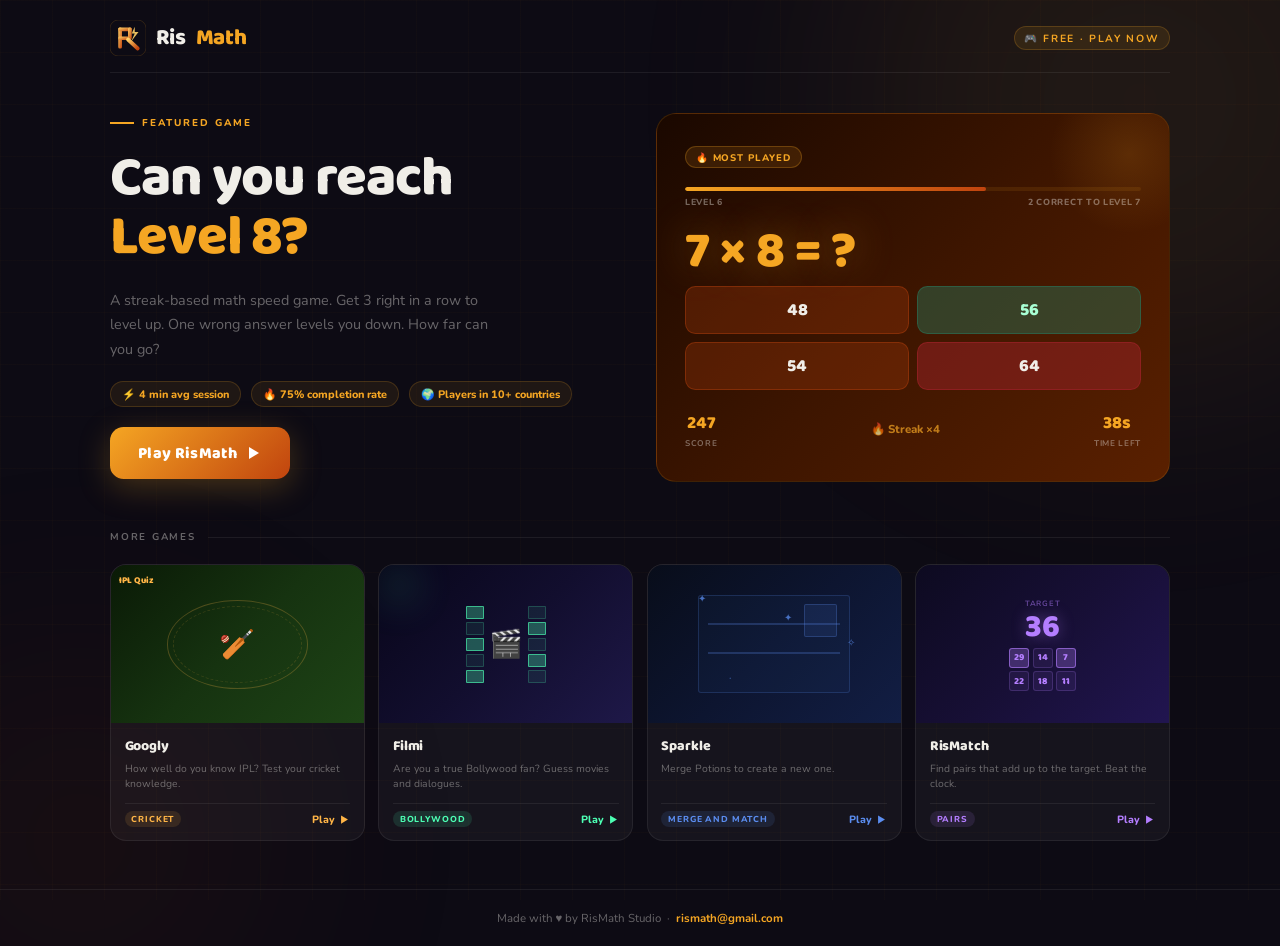
==== commit 5b4e9d46: "Merge branch 'main' of https://github.com/rismath/rismath" ====
--- a/index.html
+++ b/index.html
@@ -4,7 +4,10 @@
 <meta charset="UTF-8">
 <meta name="viewport" content="width=device-width, initial-scale=1.0">
 <title>RisMath — Tap. Play. Repeat.</title>
-<meta name="description" content="Simple, addictive games you can play in 60 seconds.">
+<meta name="description" content="Simple, addictive games you can play in 60 seconds. Built for fast minds.">
+<meta property="og:title" content="RisMath — Tap. Play. Repeat.">
+<meta property="og:description" content="5 free games. No downloads. Just play.">
+<meta property="og:url" content="https://rismath.com">
 <link rel="preconnect" href="https://fonts.googleapis.com">
 <link href="https://fonts.googleapis.com/css2?family=Baloo+2:wght@700;800&family=Nunito:wght@400;600;700;800&display=swap" rel="stylesheet">
 <style>
@@ -16,120 +19,170 @@
 *{box-sizing:border-box;margin:0;padding:0;}
 html,body{height:100%;}
 body{background:var(--bg);color:var(--text);font-family:'Nunito',sans-serif;min-height:100vh;overflow-x:hidden;}
-
-/* Grid bg */
 body::before{content:'';position:fixed;inset:0;
   background-image:linear-gradient(rgba(245,166,35,0.025) 1px,transparent 1px),
   linear-gradient(90deg,rgba(245,166,35,0.025) 1px,transparent 1px);
   background-size:52px 52px;pointer-events:none;z-index:0;}
-
-/* Blobs */
 .b{position:fixed;border-radius:50%;filter:blur(130px);pointer-events:none;z-index:0;}
-.b1{width:500px;height:500px;background:#F5A623;top:-180px;right:-140px;opacity:.1;}
-.b2{width:400px;height:400px;background:#C1440E;bottom:-140px;left:-120px;opacity:.08;}
+.b1{width:600px;height:600px;background:#F5A623;top:-200px;right:-160px;opacity:.09;}
+.b2{width:400px;height:400px;background:#C1440E;bottom:-140px;left:-120px;opacity:.07;}
 
 .wrap{position:relative;z-index:1;max-width:1100px;margin:0 auto;padding:0 1.25rem;}
 
 /* Header */
-header{padding:1.5rem 0 1rem;display:flex;align-items:center;justify-content:space-between;
-  border-bottom:1px solid var(--border);margin-bottom:2rem;}
-.logo{font-family:'Baloo 2',cursive;font-size:1.5rem;font-weight:800;letter-spacing:-.01em;color:var(--text);}
+header{padding:1.25rem 0 1rem;display:flex;align-items:center;justify-content:space-between;
+  border-bottom:1px solid var(--border);margin-bottom:2.5rem;}
+.logo{font-family:'Baloo 2',cursive;font-size:1.4rem;font-weight:800;
+  letter-spacing:-.01em;color:var(--text);display:flex;align-items:center;gap:.6rem;}
 .logo span{color:var(--amber);}
-.tagline{font-size:.68rem;font-weight:700;letter-spacing:.16em;text-transform:uppercase;
+.tagline{font-size:.65rem;font-weight:700;letter-spacing:.16em;text-transform:uppercase;
   color:var(--amber);background:rgba(245,166,35,.1);border:1px solid rgba(245,166,35,.2);
-  padding:.26rem .65rem;border-radius:2rem;}
-
-/* Section label */
-.slabel{font-size:.65rem;font-weight:700;letter-spacing:.18em;text-transform:uppercase;
+  padding:.24rem .6rem;border-radius:2rem;}
+
+/* ── HERO ── */
+.hero{
+  display:grid;grid-template-columns:1fr 1fr;gap:2rem;
+  align-items:center;margin-bottom:3rem;
+}
+@media(max-width:640px){.hero{grid-template-columns:1fr;}}
+
+.hero-left{display:flex;flex-direction:column;gap:1.25rem;}
+
+.hero-eyebrow{font-size:.62rem;font-weight:800;letter-spacing:.2em;text-transform:uppercase;
+  color:var(--amber);display:flex;align-items:center;gap:.5rem;}
+.hero-eyebrow::before{content:'';width:1.5rem;height:1.5px;background:var(--amber);}
+
+.hero-title{font-family:'Baloo 2',cursive;font-size:clamp(2.2rem,6vw,3.5rem);
+  font-weight:800;line-height:1.05;letter-spacing:-.02em;}
+.hero-title span{color:var(--amber);}
+
+.hero-desc{font-size:.9rem;color:var(--muted);line-height:1.7;max-width:380px;}
+
+/* Social proof pills */
+.hero-stats{display:flex;gap:.6rem;flex-wrap:wrap;}
+.stat-pill{background:rgba(245,166,35,.08);border:1px solid rgba(245,166,35,.18);
+  border-radius:2rem;padding:.28rem .7rem;font-size:.68rem;font-weight:800;
+  color:var(--amber);display:flex;align-items:center;gap:.3rem;}
+
+.hero-cta{
+  display:inline-flex;align-items:center;gap:.6rem;
+  background:linear-gradient(135deg,#F5A623,#C1440E);
+  color:white;text-decoration:none;border-radius:.85rem;
+  padding:.85rem 1.75rem;font-size:1rem;font-weight:800;
+  font-family:'Baloo 2',cursive;letter-spacing:.02em;
+  box-shadow:0 8px 32px rgba(245,166,35,.25);
+  transition:transform .15s,box-shadow .15s;
+  align-self:flex-start;
+}
+.hero-cta:hover{transform:translateY(-2px);box-shadow:0 12px 40px rgba(245,166,35,.35);}
+.hero-cta svg{width:16px;height:16px;fill:white;}
+
+/* Hero game preview */
+.hero-preview{
+  background:linear-gradient(135deg,#1a0800,#3d1500,#5a2000);
+  border-radius:1.25rem;border:1px solid rgba(245,166,35,.15);
+  padding:2rem 1.75rem;position:relative;overflow:hidden;
+  min-height:260px;display:flex;flex-direction:column;justify-content:center;
+  animation:fadeUp .5s .1s ease both;
+}
+.hero-preview::before{content:'';position:absolute;top:-40px;right:-40px;
+  width:160px;height:160px;border-radius:50%;
+  background:radial-gradient(circle,rgba(245,166,35,.15),transparent 70%);}
+
+.preview-badge{display:inline-flex;align-items:center;gap:.35rem;
+  background:rgba(245,166,35,.12);border:1px solid rgba(245,166,35,.25);
+  border-radius:2rem;padding:.22rem .6rem;font-size:.6rem;font-weight:800;
+  color:var(--amber);letter-spacing:.1em;text-transform:uppercase;margin-bottom:1.2rem;
+  width:fit-content;}
+
+.preview-question{font-family:'Baloo 2',cursive;font-size:clamp(2rem,7vw,3.2rem);
+  font-weight:800;color:#F5A623;text-shadow:0 0 40px rgba(245,166,35,.4);
+  margin-bottom:.5rem;line-height:1;}
+
+.preview-options{display:grid;grid-template-columns:repeat(2,1fr);gap:.5rem;margin-bottom:1.2rem;}
+.preview-opt{background:rgba(193,68,14,.25);border:1.5px solid rgba(193,68,14,.4);
+  border-radius:.65rem;padding:.55rem;text-align:center;
+  font-family:'Baloo 2',cursive;font-size:1.1rem;font-weight:800;color:#F0EEE8;}
+.preview-opt.correct{background:rgba(45,106,79,.5);border-color:rgba(45,106,79,.7);color:#a8ffd4;}
+.preview-opt.wrong{background:rgba(155,34,38,.5);border-color:rgba(155,34,38,.7);}
+
+.preview-hud{display:flex;justify-content:space-between;align-items:center;}
+.preview-stat{text-align:center;}
+.preview-stat-val{font-family:'Baloo 2',cursive;font-size:1.1rem;font-weight:800;color:var(--amber);}
+.preview-stat-lbl{font-size:.52rem;font-weight:700;color:var(--muted);letter-spacing:.08em;text-transform:uppercase;margin-top:.1rem;}
+.preview-streak{font-size:.72rem;font-weight:800;color:rgba(245,166,35,.7);}
+
+/* Level progress bar */
+.level-bar{margin-bottom:1.2rem;}
+.level-bar-track{height:4px;background:rgba(245,166,35,.1);border-radius:2px;overflow:hidden;margin-bottom:.3rem;}
+.level-bar-fill{height:100%;background:linear-gradient(90deg,#F5A623,#C1440E);border-radius:2px;width:66%;}
+.level-bar-labels{display:flex;justify-content:space-between;font-size:.55rem;font-weight:800;color:var(--muted);letter-spacing:.08em;text-transform:uppercase;}
+
+/* ── OTHER GAMES ── */
+.slabel{font-size:.62rem;font-weight:700;letter-spacing:.18em;text-transform:uppercase;
   color:var(--muted);display:flex;align-items:center;gap:.75rem;margin-bottom:1.25rem;}
 .slabel::after{content:'';flex:1;height:1px;background:var(--border);}
 
-/* Grid — 2 col mobile, 3 col tablet, 5 col desktop */
-.grid{display:grid;grid-template-columns:repeat(2,1fr);gap:1rem;margin-bottom:3rem;}
-@media(min-width:540px){.grid{grid-template-columns:repeat(3,1fr);}}
-@media(min-width:860px){.grid{grid-template-columns:repeat(5,1fr);}}
-
-/* Card */
+.grid{display:grid;grid-template-columns:repeat(2,1fr);gap:.85rem;margin-bottom:3rem;}
+@media(min-width:480px){.grid{grid-template-columns:repeat(4,1fr);}}
+
 .card{display:flex;flex-direction:column;text-decoration:none;color:var(--text);
-  background:var(--surface);border:1px solid var(--border);border-radius:1.1rem;
-  overflow:hidden;transition:transform .2s ease,box-shadow .2s ease,border-color .2s ease;
+  background:var(--surface);border:1px solid var(--border);border-radius:1rem;
+  overflow:hidden;transition:transform .2s,box-shadow .2s,border-color .2s;
   animation:fadeUp .45s ease both;}
-.card:hover{transform:translateY(-5px);border-color:var(--c);
-  box-shadow:0 20px 50px rgba(0,0,0,.5),0 0 0 1px var(--c);}
-.card:nth-child(1){animation-delay:.05s;--c:#F5A623;}
-.card:nth-child(2){animation-delay:.11s;--c:#FFB547;}
-.card:nth-child(3){animation-delay:.17s;--c:#4DFFB4;}
-.card:nth-child(4){animation-delay:.23s;--c:#5B8DEF;}
-.card:nth-child(5){animation-delay:.29s;--c:#B47EFF;}
+.card:hover{transform:translateY(-4px);border-color:var(--c);
+  box-shadow:0 16px 40px rgba(0,0,0,.5),0 0 0 1px var(--c);}
+.card:nth-child(1){animation-delay:.15s;--c:#FFB547;}
+.card:nth-child(2){animation-delay:.22s;--c:#4DFFB4;}
+.card:nth-child(3){animation-delay:.29s;--c:#5B8DEF;}
+.card:nth-child(4){animation-delay:.36s;--c:#B47EFF;}
 
 /* Thumbnails */
 .thumb{width:100%;aspect-ratio:16/10;position:relative;overflow:hidden;flex-shrink:0;}
-
-/* RisMath */
-.thumb-rismath{background:linear-gradient(135deg,#1a0800 0%,#3d1500 50%,#6a2800 100%);}
-.thumb-rismath .eq{position:absolute;inset:0;display:flex;align-items:center;justify-content:center;flex-direction:column;gap:.1rem;}
-.thumb-rismath .eq-main{font-family:'Baloo 2',cursive;font-weight:800;font-size:clamp(1rem,4vw,1.6rem);color:#F5A623;text-shadow:0 0 20px rgba(245,166,35,.4);}
-.thumb-rismath .eq-sub{font-family:'Baloo 2',cursive;font-size:clamp(.55rem,1.8vw,.8rem);color:rgba(245,166,35,.45);display:flex;gap:.4rem;}
-.thumb-rismath .lvl{position:absolute;top:.5rem;right:.5rem;background:rgba(245,166,35,.15);border:1px solid rgba(245,166,35,.3);color:#F5A623;font-size:.5rem;font-weight:800;letter-spacing:.1em;text-transform:uppercase;padding:.16rem .4rem;border-radius:2rem;}
-.thumb-rismath .streak{position:absolute;bottom:.5rem;left:.5rem;font-size:.58rem;font-weight:800;color:rgba(245,166,35,.7);}
-
-/* Googly */
-.thumb-googly{background:linear-gradient(135deg,#0a1a06 0%,#163310 60%,#1e4416 100%);}
+.thumb-googly{background:linear-gradient(135deg,#0a1a06,#163310,#1e4416);}
 .thumb-googly .pitch{position:absolute;inset:0;display:flex;align-items:center;justify-content:center;}
-.thumb-googly .oval{width:58%;aspect-ratio:16/10;border-radius:50%;border:1.5px solid rgba(255,181,71,.25);display:flex;align-items:center;justify-content:center;position:relative;}
+.thumb-googly .oval{width:56%;aspect-ratio:16/10;border-radius:50%;border:1.5px solid rgba(255,181,71,.25);display:flex;align-items:center;justify-content:center;position:relative;}
 .thumb-googly .oval::before{content:'';position:absolute;inset:5px;border-radius:50%;border:1px dashed rgba(255,181,71,.15);}
-.thumb-googly .icon{font-size:clamp(1.2rem,4vw,2rem);}
-.thumb-googly .ipl{position:absolute;top:.5rem;left:.5rem;font-family:'Baloo 2',cursive;font-size:.6rem;font-weight:800;color:#FFB547;letter-spacing:.05em;}
-.thumb-googly .dots{position:absolute;bottom:.5rem;right:.5rem;display:flex;gap:3px;}
-.thumb-googly .dot{width:5px;height:5px;border-radius:50%;background:#FFB547;}
-.thumb-googly .dot.off{opacity:.2;}
-
-/* Filmi */
-.thumb-filmi{background:linear-gradient(135deg,#08061a 0%,#120e2e 60%,#1e1848 100%);}
-.thumb-filmi .cinema{position:absolute;inset:0;display:flex;align-items:center;justify-content:center;gap:.35rem;}
+.thumb-googly .icon{font-size:clamp(1.1rem,4vw,1.8rem);}
+.thumb-googly .ipl{position:absolute;top:.5rem;left:.5rem;font-family:'Baloo 2',cursive;font-size:.58rem;font-weight:800;color:#FFB547;}
+.thumb-filmi{background:linear-gradient(135deg,#08061a,#120e2e,#1e1848);}
+.thumb-filmi .cinema{position:absolute;inset:0;display:flex;align-items:center;justify-content:center;gap:.3rem;}
 .thumb-filmi .strip{display:flex;flex-direction:column;gap:3px;}
-.thumb-filmi .fr{width:clamp(12px,3vw,20px);height:clamp(9px,2.2vw,15px);background:rgba(77,255,180,.08);border:1px solid rgba(77,255,180,.2);border-radius:1px;}
+.thumb-filmi .fr{width:clamp(10px,2.5vw,18px);height:clamp(8px,2vw,13px);background:rgba(77,255,180,.08);border:1px solid rgba(77,255,180,.2);border-radius:1px;}
 .thumb-filmi .fr.on{background:rgba(77,255,180,.3);border-color:rgba(77,255,180,.6);}
-.thumb-filmi .clap{font-size:clamp(1.2rem,4vw,1.9rem);}
-.thumb-filmi .glow{position:absolute;width:44px;height:44px;background:#4DFFB4;border-radius:50%;filter:blur(22px);opacity:.15;}
-.thumb-filmi .label{position:absolute;bottom:.5rem;left:50%;transform:translateX(-50%);font-size:.52rem;font-weight:800;color:rgba(77,255,180,.6);letter-spacing:.1em;white-space:nowrap;}
-
-/* Contra */
-.thumb-contra{background:linear-gradient(135deg,#000011 0%,#001122 60%,#002244 100%);}
-.thumb-contra .scene{position:absolute;inset:0;display:flex;align-items:center;justify-content:center;}
-.thumb-contra .space{width:80%;height:80%;position:relative;background:#000;}
-.thumb-contra .stars{position:absolute;inset:0;}
-.thumb-contra .star{position:absolute;color:#fff;font-size:.8rem;opacity:.8;}
-.thumb-contra .ship{position:absolute;bottom:10%;left:20%;color:#0f0;font-size:1.2rem;}
-.thumb-contra .alien{position:absolute;top:30%;right:20%;color:#f00;font-size:1rem;}
-
-/* RisMatch */
-.thumb-rismatch{background:linear-gradient(135deg,#0d0a20 0%,#170f35 60%,#211550 100%);}
-.thumb-rismatch .board{position:absolute;inset:0;display:flex;align-items:center;justify-content:center;flex-direction:column;gap:.25rem;}
-.thumb-rismatch .target-label{font-size:.5rem;font-weight:700;letter-spacing:.12em;text-transform:uppercase;color:rgba(180,126,255,.55);}
-.thumb-rismatch .target-num{font-family:'Baloo 2',cursive;font-weight:800;font-size:clamp(1.4rem,5vw,2.4rem);color:#B47EFF;text-shadow:0 0 18px rgba(180,126,255,.4);line-height:1;}
-.thumb-rismatch .tiles-row{display:flex;gap:.22rem;}
-.thumb-rismatch .tile{width:clamp(16px,3.5vw,24px);height:clamp(16px,3.5vw,24px);border-radius:4px;background:rgba(180,126,255,.08);border:1px solid rgba(180,126,255,.2);display:flex;align-items:center;justify-content:center;font-family:'Baloo 2',cursive;font-size:clamp(.45rem,1.4vw,.68rem);font-weight:800;color:#B47EFF;}
+.thumb-filmi .clap{font-size:clamp(1.1rem,3.5vw,1.7rem);}
+.thumb-filmi .glow{position:absolute;width:40px;height:40px;background:#4DFFB4;border-radius:50%;filter:blur(20px);opacity:.14;}
+.thumb-sparkle{background:linear-gradient(135deg,#080d1a,#0d1530,#121e44);}
+.thumb-sparkle .scene{position:absolute;inset:0;display:flex;align-items:center;justify-content:center;}
+.thumb-sparkle .room{width:60%;height:62%;border:1.5px solid rgba(91,141,239,.2);border-radius:3px;position:relative;background:rgba(91,141,239,.04);}
+.thumb-sparkle .shelf{position:absolute;left:6%;right:6%;height:1.5px;background:rgba(91,141,239,.25);}
+.thumb-sparkle .win{position:absolute;top:8%;right:8%;width:22%;aspect-ratio:1;background:rgba(91,141,239,.1);border:1px solid rgba(91,141,239,.25);border-radius:2px;}
+.thumb-sparkle .sparks{position:absolute;inset:0;}
+.thumb-sparkle .sp{position:absolute;color:#5B8DEF;font-size:.65rem;opacity:.75;}
+.thumb-rismatch{background:linear-gradient(135deg,#0d0a20,#170f35,#211550);}
+.thumb-rismatch .board{position:absolute;inset:0;display:flex;align-items:center;justify-content:center;flex-direction:column;gap:.22rem;}
+.thumb-rismatch .target-label{font-size:.48rem;font-weight:700;letter-spacing:.1em;text-transform:uppercase;color:rgba(180,126,255,.5);}
+.thumb-rismatch .target-num{font-family:'Baloo 2',cursive;font-weight:800;font-size:clamp(1.2rem,4.5vw,2rem);color:#B47EFF;text-shadow:0 0 16px rgba(180,126,255,.4);line-height:1;}
+.thumb-rismatch .tiles-row{display:flex;gap:.2rem;}
+.thumb-rismatch .tile{width:clamp(14px,3vw,20px);height:clamp(14px,3vw,20px);border-radius:3px;background:rgba(180,126,255,.08);border:1px solid rgba(180,126,255,.2);display:flex;align-items:center;justify-content:center;font-family:'Baloo 2',cursive;font-size:clamp(.42rem,1.2vw,.6rem);font-weight:800;color:#B47EFF;}
 .thumb-rismatch .tile.hi{background:rgba(180,126,255,.28);border-color:rgba(180,126,255,.6);}
 
-/* Card body */
-.cbody{padding:.8rem 1rem .9rem;flex:1;display:flex;flex-direction:column;gap:.3rem;}
-.cname{font-family:'Baloo 2',cursive;font-size:.95rem;font-weight:800;letter-spacing:-.01em;}
-.cdesc{font-size:.7rem;color:var(--muted);line-height:1.5;flex:1;}
-.cfoot{display:flex;align-items:center;justify-content:space-between;margin-top:.55rem;padding-top:.55rem;border-top:1px solid var(--border);}
-.ctag{font-size:.56rem;font-weight:800;letter-spacing:.1em;text-transform:uppercase;color:var(--c);background:color-mix(in srgb,var(--c) 12%,transparent);padding:.15rem .45rem;border-radius:2rem;}
-.cplay{font-size:.7rem;font-weight:800;color:var(--c);display:flex;align-items:center;gap:.28rem;transition:gap .15s ease;}
-.card:hover .cplay{gap:.45rem;}
-.cplay svg{width:12px;height:12px;fill:var(--c);}
-
-/* Studio */
-.studio{text-align:center;padding:1rem 0 3rem;animation:fadeUp .5s .35s ease both;opacity:0;}
-.studio-name{font-family:'Baloo 2',cursive;font-size:1.5rem;font-weight:800;margin-bottom:.3rem;}
-.studio-name span{color:var(--amber);}
-.studio-sub{font-size:.8rem;color:var(--muted);max-width:320px;margin:0 auto;line-height:1.7;}
+/* Small card body */
+.cbody{padding:.7rem .85rem .8rem;flex:1;display:flex;flex-direction:column;gap:.25rem;}
+.cname{font-family:'Baloo 2',cursive;font-size:.88rem;font-weight:800;letter-spacing:-.01em;}
+.cdesc{font-size:.65rem;color:var(--muted);line-height:1.5;flex:1;}
+.cfoot{display:flex;align-items:center;justify-content:space-between;
+  margin-top:.45rem;padding-top:.45rem;border-top:1px solid var(--border);}
+.ctag{font-size:.54rem;font-weight:800;letter-spacing:.1em;text-transform:uppercase;
+  color:var(--c);background:color-mix(in srgb,var(--c) 12%,transparent);
+  padding:.13rem .42rem;border-radius:2rem;}
+.cplay{font-size:.66rem;font-weight:800;color:var(--c);display:flex;align-items:center;gap:.25rem;transition:gap .15s;}
+.card:hover .cplay{gap:.4rem;}
+.cplay svg{width:11px;height:11px;fill:var(--c);}
 
 /* Footer */
-footer{border-top:1px solid var(--border);padding:1.25rem 0;text-align:center;color:var(--muted);font-size:.75rem;position:relative;z-index:1;}
+footer{border-top:1px solid var(--border);padding:1.25rem 0;text-align:center;
+  color:var(--muted);font-size:.72rem;position:relative;z-index:1;}
 footer a{color:var(--amber);text-decoration:none;font-weight:700;}
 
 @keyframes fadeUp{from{opacity:0;transform:translateY(18px)}to{opacity:1;transform:translateY(0)}}
@@ -143,49 +196,87 @@
 <div class="wrap">
 
   <header>
-    <div class="logo">Ris<span>Math</span></div>
+    <div class="logo">
+      <svg width="36" height="36" viewBox="0 0 48 48" xmlns="http://www.w3.org/2000/svg" style="flex-shrink:0;">
+        <defs><linearGradient id="lg1" x1="0%" y1="0%" x2="100%" y2="100%">
+          <stop offset="0%" stop-color="#FFD166"/><stop offset="100%" stop-color="#C1440E"/>
+        </linearGradient></defs>
+        <rect width="48" height="48" rx="11" fill="#0D0B14"/>
+        <rect width="48" height="48" rx="11" fill="none" stroke="#F5A623" stroke-width="1" opacity="0.2"/>
+        <rect x="11" y="10" width="5" height="28" rx="2" fill="url(#lg1)"/>
+        <rect x="11" y="10" width="18" height="5" rx="2" fill="url(#lg1)"/>
+        <rect x="11" y="22" width="15" height="4.5" rx="2" fill="url(#lg1)"/>
+        <rect x="24" y="10" width="5" height="16" rx="2" fill="url(#lg1)"/>
+        <line x1="24" y1="26" x2="37" y2="38" stroke="url(#lg1)" stroke-width="5" stroke-linecap="round"/>
+        <path d="M33 9 L29 18 L33 18 L28 29 L38 16 L33 16 Z" fill="#FFD166" opacity="0.9"/>
+      </svg>
+      Ris<span>Math</span>
+    </div>
     <div class="tagline">🎮 Free · Play Now</div>
   </header>
 
-  <div class="slabel">Games</div>
+  <!-- ── HERO ── -->
+  <section class="hero">
+
+    <div class="hero-left" style="animation:fadeUp .5s ease both;">
+      <div class="hero-eyebrow">Featured Game</div>
+      <h1 class="hero-title">Can you reach<br><span>Level 8?</span></h1>
+      <p class="hero-desc">A streak-based math speed game. Get 3 right in a row to level up. One wrong answer levels you down. How far can you go?</p>
+      <div class="hero-stats">
+        <div class="stat-pill">⚡ 4 min avg session</div>
+        <div class="stat-pill">🔥 75% completion rate</div>
+        <div class="stat-pill">🌍 Players in 10+ countries</div>
+      </div>
+      <a href="/rismath" class="hero-cta">
+        Play RisMath
+        <svg viewBox="0 0 16 16"><path d="M3 2l10 6-10 6V2z"/></svg>
+      </a>
+    </div>
+
+    <a href="/rismath" class="hero-preview" style="text-decoration:none;color:inherit;">
+      <div class="preview-badge">🔥 Most Played</div>
+
+      <div class="level-bar">
+        <div class="level-bar-track"><div class="level-bar-fill"></div></div>
+        <div class="level-bar-labels"><span>Level 6</span><span>2 correct to Level 7</span></div>
+      </div>
+
+      <div class="preview-question">7 × 8 = ?</div>
+      <div class="preview-options">
+        <div class="preview-opt">48</div>
+        <div class="preview-opt correct">56</div>
+        <div class="preview-opt">54</div>
+        <div class="preview-opt wrong">64</div>
+      </div>
+
+      <div class="preview-hud">
+        <div class="preview-stat">
+          <div class="preview-stat-val">247</div>
+          <div class="preview-stat-lbl">Score</div>
+        </div>
+        <div class="preview-streak">🔥 Streak ×4</div>
+        <div class="preview-stat">
+          <div class="preview-stat-val">38s</div>
+          <div class="preview-stat-lbl">Time left</div>
+        </div>
+      </div>
+    </a>
+
+  </section>
+
+  <!-- ── OTHER GAMES ── -->
+  <div class="slabel">More games</div>
 
   <div class="grid">
 
-    <!-- RisMath -->
-    <a href="/rismath" class="card">
-      <div class="thumb thumb-rismath">
-        <div class="eq">
-          <div class="eq-main">7 × 8 = ?</div>
-          <div class="eq-sub"><span>3+9</span><span>·</span><span>15−6</span><span>·</span><span>24÷8</span></div>
-        </div>
-        <div class="lvl">Level 8</div>
-        <div class="streak">🔥 Streak ×5</div>
-      </div>
-      <div class="cbody">
-        <div class="cname">RisMath</div>
-        <div class="cdesc">Streak-based math speed game. 3 correct = level up. 1 wrong = level down.</div>
-        <div class="cfoot">
-          <span class="ctag">Math</span>
-          <span class="cplay">Play <svg viewBox="0 0 16 16"><path d="M3 2l10 6-10 6V2z"/></svg></span>
-        </div>
-      </div>
-    </a>
-
-    <!-- Googly -->
     <a href="/googly" class="card">
       <div class="thumb thumb-googly">
-        <div class="pitch">
-          <div class="oval"><span class="icon">🏏</span></div>
-        </div>
+        <div class="pitch"><div class="oval"><span class="icon">🏏</span></div></div>
         <div class="ipl">IPL Quiz</div>
-        <div class="dots">
-          <div class="dot"></div><div class="dot"></div><div class="dot"></div>
-          <div class="dot off"></div><div class="dot off"></div>
-        </div>
       </div>
       <div class="cbody">
         <div class="cname">Googly</div>
-        <div class="cdesc">How well do you know IPL? Test your cricket knowledge now.</div>
+        <div class="cdesc">How well do you know IPL? Test your cricket knowledge.</div>
         <div class="cfoot">
           <span class="ctag">Cricket</span>
           <span class="cplay">Play <svg viewBox="0 0 16 16"><path d="M3 2l10 6-10 6V2z"/></svg></span>
@@ -193,24 +284,18 @@
       </div>
     </a>
 
-    <!-- Filmi -->
     <a href="/filmi" class="card">
       <div class="thumb thumb-filmi">
         <div class="cinema">
-          <div class="strip">
-            <div class="fr on"></div><div class="fr"></div><div class="fr on"></div><div class="fr"></div><div class="fr on"></div>
-          </div>
+          <div class="strip"><div class="fr on"></div><div class="fr"></div><div class="fr on"></div><div class="fr"></div><div class="fr on"></div></div>
           <span class="clap">🎬</span>
-          <div class="strip">
-            <div class="fr"></div><div class="fr on"></div><div class="fr"></div><div class="fr on"></div><div class="fr"></div>
-          </div>
+          <div class="strip"><div class="fr"></div><div class="fr on"></div><div class="fr"></div><div class="fr on"></div><div class="fr"></div></div>
         </div>
         <div class="glow"></div>
-        <div class="label">Bollywood Quiz</div>
       </div>
       <div class="cbody">
         <div class="cname">Filmi</div>
-        <div class="cdesc">Are you a true Bollywood fan? Guess movies, actors and iconic dialogues.</div>
+        <div class="cdesc">Are you a true Bollywood fan? Guess movies and dialogues.</div>
         <div class="cfoot">
           <span class="ctag">Bollywood</span>
           <span class="cplay">Play <svg viewBox="0 0 16 16"><path d="M3 2l10 6-10 6V2z"/></svg></span>
@@ -218,7 +303,6 @@
       </div>
     </a>
 
-    <!-- Sparkle -->
     <a href="/sparkle" class="card">
       <div class="thumb thumb-sparkle">
         <div class="scene">
@@ -232,42 +316,35 @@
             <span class="sp" style="top:44%;right:18%">✧</span>
             <span class="sp" style="bottom:24%;left:32%">·</span>
             <span class="sp" style="top:28%;left:54%">✦</span>
-            <span class="sp" style="bottom:16%;right:26%">✧</span>
           </div>
         </div>
-        <span class="mag">🔍</span>
       </div>
       <div class="cbody">
         <div class="cname">Sparkle</div>
-        <div class="cdesc">Hidden object mystery in a grand study. Zoom in. Explore. Find what's hidden.</div>
+        <div class="cdesc">Merge Potions to create a new one.</div>
         <div class="cfoot">
-          <span class="ctag">Hidden Object</span>
+          <span class="ctag">Merge and Match</span>
           <span class="cplay">Play <svg viewBox="0 0 16 16"><path d="M3 2l10 6-10 6V2z"/></svg></span>
         </div>
       </div>
     </a>
 
-    <!-- RisMatch -->
     <a href="/rismatch" class="card">
       <div class="thumb thumb-rismatch">
         <div class="board">
           <div class="target-label">Target</div>
           <div class="target-num">36</div>
           <div class="tiles-row">
-            <div class="tile hi">29</div>
-            <div class="tile">14</div>
-            <div class="tile hi">7</div>
+            <div class="tile hi">29</div><div class="tile">14</div><div class="tile hi">7</div>
           </div>
           <div class="tiles-row">
-            <div class="tile">22</div>
-            <div class="tile">18</div>
-            <div class="tile">11</div>
+            <div class="tile">22</div><div class="tile">18</div><div class="tile">11</div>
           </div>
         </div>
       </div>
       <div class="cbody">
         <div class="cname">RisMatch</div>
-        <div class="cdesc">Find pairs that add up to the target. Beat the clock. How fast is your brain?</div>
+        <div class="cdesc">Find pairs that add up to the target. Beat the clock.</div>
         <div class="cfoot">
           <span class="ctag">Pairs</span>
           <span class="cplay">Play <svg viewBox="0 0 16 16"><path d="M3 2l10 6-10 6V2z"/></svg></span>
@@ -275,43 +352,13 @@
       </div>
     </a>
 
-    <!-- Contra -->
-    <a href="/contra" class="card">
-      <div class="thumb thumb-contra">
-        <div class="scene">
-          <div class="space">
-            <div class="stars">
-              <span class="star" style="top:10%;left:20%">⭐</span>
-              <span class="star" style="top:30%;right:15%">✨</span>
-              <span class="star" style="bottom:20%;left:30%">🌟</span>
-            </div>
-            <div class="ship">🚀</div>
-            <div class="alien">👾</div>
-          </div>
-        </div>
-      </div>
-      <div class="cbody">
-        <div class="cname">Space Contra</div>
-        <div class="cdesc">Side-scrolling shooter in space. Fight aliens, collect power-ups, survive levels.</div>
-        <div class="cfoot">
-          <span class="ctag">Shooter</span>
-          <span class="cplay">Play <svg viewBox="0 0 16 16"><path d="M3 2l10 6-10 6V2z"/></svg></span>
-        </div>
-      </div>
-    </a>
-
-  </div>
-
-  <div class="studio">
-    <div class="studio-name">Ris<span>Math</span> Studio</div>
-    <div class="studio-sub">Simple games for fast minds. No downloads, no sign-ups. Just tap and play.</div>
   </div>
 
 </div>
 
 <footer>
   <div class="wrap">
-    Made with ♥ by RisMath Studio &nbsp;·&nbsp; <a href="mailto:hello@rismath.com">hello@rismath.com</a>
+    Made with ♥ by RisMath Studio &nbsp;·&nbsp; <a href="mailto:rismath@gmail.com">rismath@gmail.com</a>
   </div>
 </footer>
 
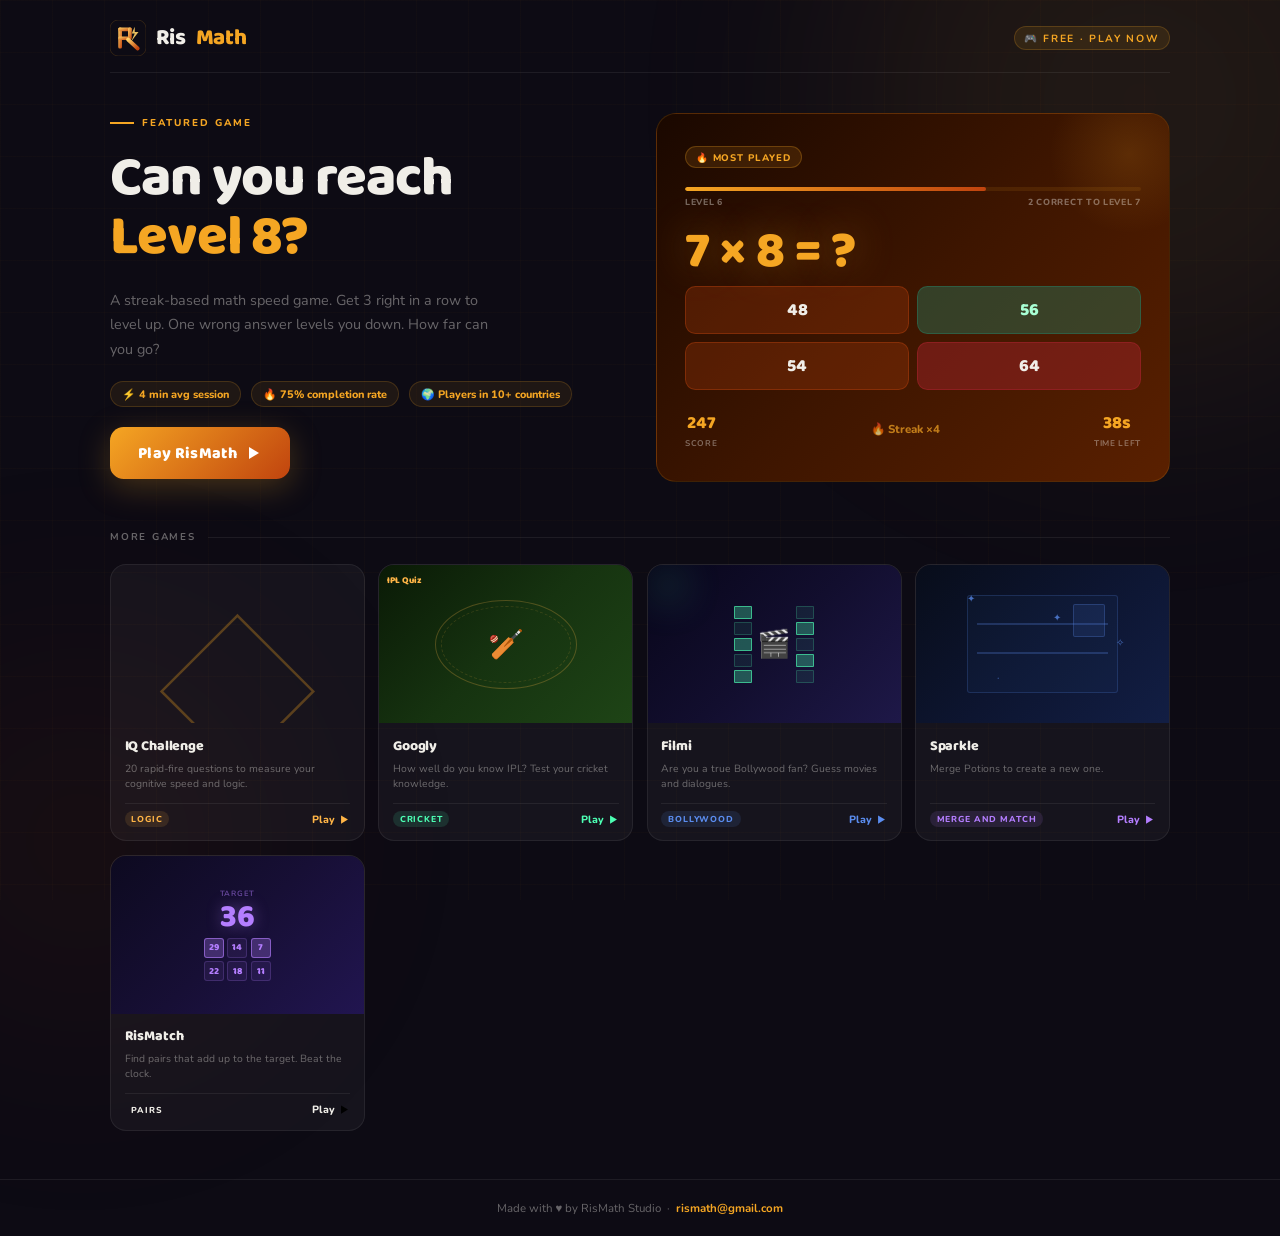
==== commit 5c1b0205: "iq in home" ====
--- a/index.html
+++ b/index.html
@@ -269,6 +269,30 @@
 
   <div class="grid">
 
+    <a href="/iq" class="card">
+  <div class="thumb thumb-iq">
+    <div class="brain-circuit">
+      <div class="node" style="top:20%; left:50%;"></div>
+      <div class="node" style="top:50%; left:20%;"></div>
+      <div class="node" style="top:50%; left:80%;"></div>
+      <div class="node" style="bottom:20%; left:50%;"></div>
+      <svg class="circuit-lines" viewBox="0 0 100 100">
+        <path d="M50 20 L20 50 L50 80 L80 50 Z" fill="none" stroke="rgba(245,166,35,0.3)" stroke-width="1"/>
+      </svg>
+      <span class="brain-icon">🧠</span>
+    </div>
+    <div class="iq-score-preview">IQ 140+</div>
+  </div>
+  <div class="cbody">
+    <div class="cname">IQ Challenge</div>
+    <div class="cdesc">20 rapid-fire questions to measure your cognitive speed and logic.</div>
+    <div class="cfoot">
+      <span class="ctag">Logic</span>
+      <span class="cplay">Play <svg viewBox="0 0 16 16"><path d="M3 2l10 6-10 6V2z"/></svg></span>
+    </div>
+  </div>
+</a>
+
     <a href="/googly" class="card">
       <div class="thumb thumb-googly">
         <div class="pitch"><div class="oval"><span class="icon">🏏</span></div></div>
